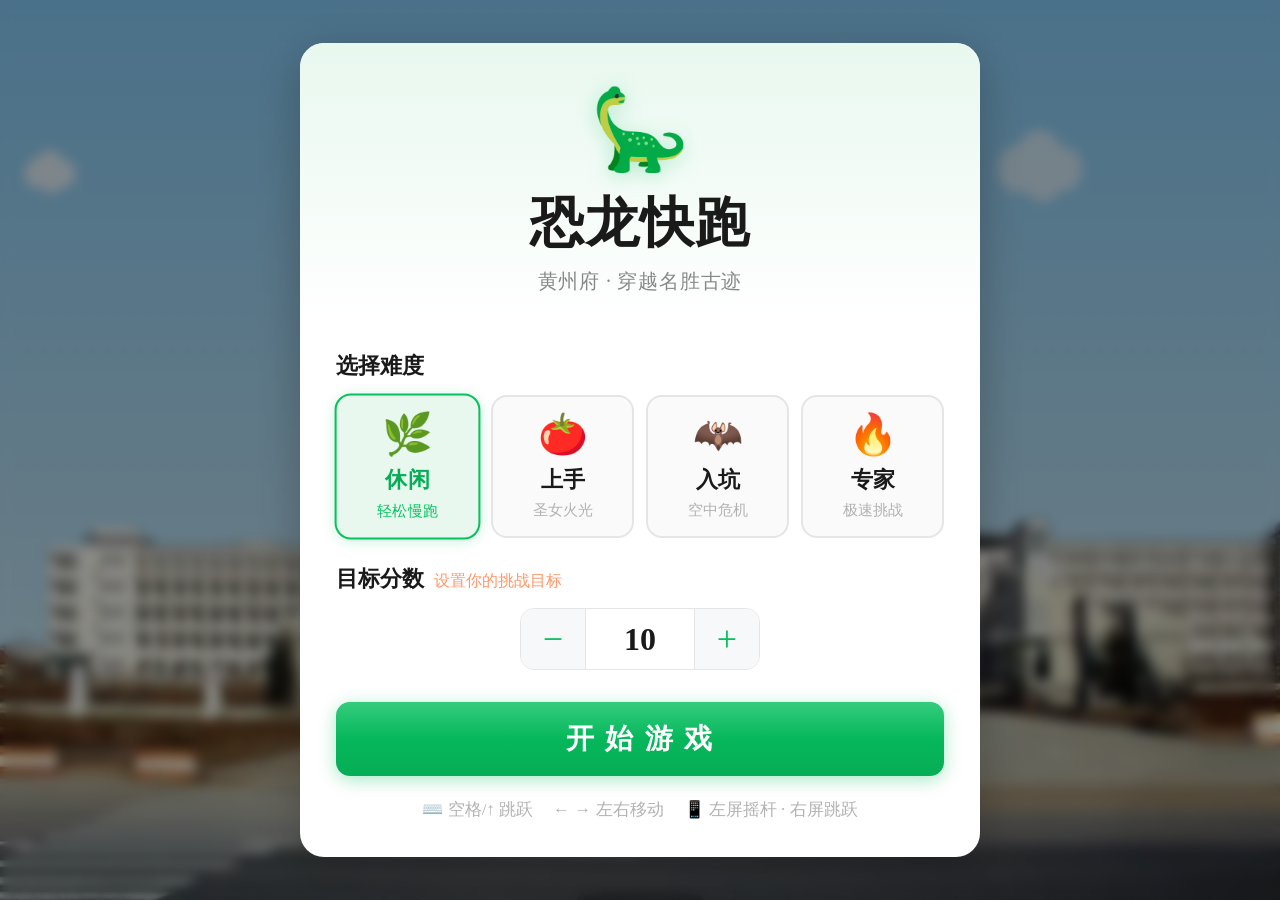
==== index.html @ 3e19c8ec "polish: 字体放大/中英文视觉平衡/蝙蝠升高/护盾叠加/彩纸置顶 - 初始页字体整体放大约1倍(标题54px/按钮28px/难度名22px) - @font-face size-adjust:1" ====
<!DOCTYPE html>
<html lang="zh-CN">
<head>
  <meta charset="utf-8">
  <meta name="viewport" content="width=device-width, initial-scale=1, user-scalable=no, viewport-fit=cover">
  <meta name="description" content="恐龙快跑（黄州府）——穿越黄州名胜古迹的跑酷小游戏">
  <meta name="theme-color" content="#07c160">
  <title>恐龙快跑（黄州府）</title>
  <link rel="stylesheet" href="dino.css?v=20260827c">
  <link rel="icon" type="image/png" href="game/assets/小恐龙-removebg-preview.webp">
</head>
<body>

  <!-- Loading -->
  <div id="loading">
    <div class="loading-dino">🦕</div>
    <div class="loading-bar"><div id="loading-progress"></div></div>
    <p id="loading-text">加载中…</p>
  </div>

  <!-- Game canvas -->
  <canvas id="game"></canvas>

  <!-- Score -->
  <div id="score">
    <span class="score-label">分数</span>
    <span id="score-current">0</span>
    <span class="score-sep">/</span>
    <span id="score-target">10</span>
    <span id="shield-badge" hidden>
      <span class="shield-icon">🔥</span>
      <span id="shield-count">1</span>
    </span>
  </div>

  <!-- Top-center controls (sound / music / flight) -->
  <div id="top-controls">
    <button id="sound-toggle" title="音乐开关" aria-label="音乐开关">🔊</button>
    <button id="btn-music" class="top-btn" title="切歌" aria-label="切歌">🎵</button>
    <button id="btn-flight" class="top-btn" title="开启飞翔模式" aria-label="开启飞翔模式" aria-pressed="false">
      <svg class="flight-icon" viewBox="0 0 24 24" aria-hidden="true"><path d="M21.3 5.1c-.7.3-1.4.5-2.2.6a3.8 3.8 0 0 0-6.6 2.6c0 .3 0 .6.1.9A10.8 10.8 0 0 1 4.7 5.2a3.8 3.8 0 0 0 1.2 5.1c-.6 0-1.2-.2-1.7-.5 0 1.8 1.3 3.4 3.1 3.7-.3.1-.7.1-1 .1-.2 0-.5 0-.7-.1.5 1.5 1.9 2.6 3.6 2.6a7.7 7.7 0 0 1-4.8 1.7c-.3 0-.6 0-.9-.1a10.8 10.8 0 0 0 5.8 1.7c7 0 10.8-5.8 10.8-10.8v-.5c.8-.5 1.4-1.2 1.9-2-.7.3-1.4.5-2.2.6.8-.5 1.4-1.2 1.7-2.1-.7.4-1.5.8-2.4.9a3.8 3.8 0 0 0 2.2-.4Z"/></svg>
    </button>
  </div>

  <!-- Start screen (WeChat mini-game style) -->
  <div id="startscreen" class="overlay">
    <div class="wx-card">
      <div class="wx-card-header">
        <div class="wx-logo">🦕</div>
        <h1 class="wx-title">恐龙快跑</h1>
        <p class="wx-subtitle">黄州府 · 穿越名胜古迹</p>
      </div>

      <div class="wx-card-body">
        <!-- Difficulty selection -->
        <div class="wx-section">
          <p class="wx-section-label">选择难度</p>
          <div class="difficulty-grid">
            <button class="diff-btn" data-diff="casual">
              <span class="diff-icon">🌿</span>
              <span class="diff-name">休闲</span>
              <span class="diff-desc">轻松慢跑</span>
            </button>
            <button class="diff-btn" data-diff="novice">
              <span class="diff-icon">🍅</span>
              <span class="diff-name">上手</span>
              <span class="diff-desc">圣女火光</span>
            </button>
            <button class="diff-btn" data-diff="hooked">
              <span class="diff-icon">🦇</span>
              <span class="diff-name">入坑</span>
              <span class="diff-desc">空中危机</span>
            </button>
            <button class="diff-btn" data-diff="expert">
              <span class="diff-icon">🔥</span>
              <span class="diff-name">专家</span>
              <span class="diff-desc">极速挑战</span>
            </button>
          </div>
        </div>

        <!-- Target score -->
        <div class="wx-section">
          <p class="wx-section-label">
            目标分数
            <span class="wx-section-hint">设置你的挑战目标</span>
          </p>
          <div class="score-stepper">
            <button class="stepper-btn" id="score-minus" aria-label="减少">−</button>
            <input type="number" id="target-score-input" value="10" min="1" max="999" inputmode="numeric">
            <button class="stepper-btn" id="score-plus" aria-label="增加">+</button>
          </div>
        </div>

        <!-- Start button -->
        <button id="start" class="wx-btn-primary">开 始 游 戏</button>

        <!-- Controls hint -->
        <div class="wx-hint">
          <span class="wx-hint-item">⌨️ 空格/↑ 跳跃</span>
          <span class="wx-hint-item">← → 左右移动</span>
          <span class="wx-hint-item">📱 左屏摇杆 · 右屏跳跃</span>
        </div>
      </div>
    </div>
  </div>

  <!-- Settlement screen (victory / defeat) -->
  <div id="gameover" class="overlay" hidden>
    <div class="wx-card wx-card--result">
      <div class="result-icon" id="result-icon">🦕</div>
      <h1 class="result-title" id="result-title">游戏结束</h1>
      <div class="result-score-box">
        <div class="result-score-row">
          <span class="result-score-label">本次得分</span>
          <span class="result-score-value" id="final-score">0</span>
        </div>
        <div class="result-score-row">
          <span class="result-score-label">目标分数</span>
          <span class="result-score-value" id="final-target">10</span>
        </div>
      </div>
      <p class="result-msg" id="result-msg"></p>
      <div class="result-btns">
        <button id="btn-home" class="wx-btn-secondary">返回首页</button>
        <button id="restart" class="wx-btn-primary">再来一次</button>
      </div>
    </div>
  </div>

  <!-- Mobile touch surface (fullscreen, handles dynamic joystick + jump) -->
  <div id="mobile-controls" class="mobile-ctrl"></div>

  <!-- Confetti canvas (above all overlays) -->
  <canvas id="confetti-canvas"></canvas>

  <script src="dino.js?v=20260827c"></script>
</body>
</html>
---- dino.css ----
@charset "UTF-8";

/* Balance Chinese (SimSun) and English (Times New Roman) visual size:
   Latin letters appear smaller at the same font-size, so bump TNR by ~8% */
@font-face {
  font-family: "TNR-Adjusted";
  src: local("Times New Roman");
  size-adjust: 108%;
}

*, *::before, *::after { box-sizing: border-box; margin: 0; padding: 0; }

:root {
  --wx-green: #07c160;
  --wx-green-dark: #06ad56;
  --wx-green-light: #e8f8ef;
  --wx-bg: #ededed;
  --wx-card: #ffffff;
  --wx-text: #1a1a1a;
  --wx-text-secondary: #888888;
  --wx-text-hint: #b2b2b2;
  --wx-border: #e5e5e5;
  --wx-orange: #ff976a;
  --wx-red: #ee0a24;
  --wx-blue: #1989fa;
  /* Strong custom easing curves (Emil Kowalski) */
  --ease-out: cubic-bezier(0.23, 1, 0.32, 1);
  --ease-in-out: cubic-bezier(0.77, 0, 0.175, 1);
  --ease-spring: cubic-bezier(0.34, 1.56, 0.64, 1);
}

html, body {
  width: 100%; height: 100%;
  overflow: hidden;
  background: #0a0f1a;
  font-family: "TNR-Adjusted", "Times New Roman", "SimSun", "宋体", serif;
  -webkit-tap-highlight-color: transparent;
  user-select: none;
  -webkit-user-select: none;
  touch-action: manipulation;
}

canvas {
  display: block;
  width: 100%;
  height: 100%;
  background: #0a0f1a;
  touch-action: none;
}

/* Confetti canvas must be transparent — it overlays all UI */
#confetti-canvas {
  background: transparent;
}

/* ── Loading ── */
#loading {
  position: fixed; inset: 0; z-index: 100;
  display: flex; flex-direction: column;
  align-items: center; justify-content: center;
  background: linear-gradient(135deg, #07c160 0%, #10b870 50%, #0aa86a 100%);
  color: #fff;
  opacity: 1;
  transition: opacity 300ms var(--ease-out);
}
#loading.hidden { opacity: 0; pointer-events: none; }
.loading-dino {
  font-size: 80px;
  margin-bottom: 28px;
  animation: dino-bounce 0.8s ease-in-out infinite;
}
@keyframes dino-bounce {
  0%, 100% { transform: translateY(0) scale(1); }
  50% { transform: translateY(-14px) scale(1.05); }
}
.loading-bar {
  width: min(320px, 60vw); height: 8px;
  background: rgba(255,255,255,0.25); border-radius: 4px; overflow: hidden;
}
#loading-progress {
  height: 100%; width: 100%;
  background: #fff;
  border-radius: 4px;
  transform: scaleX(0);
  transform-origin: left center;
  transition: transform 160ms var(--ease-out);
}
#loading-text {
  margin-top: 16px;
  font-size: 18px; color: rgba(255,255,255,0.9); letter-spacing: 0.08em;
  font-variant-numeric: tabular-nums;
}

/* ── Score UI (top-left, WeChat style pill) ── */
#score {
  position: fixed; top: 16px; left: 20px; z-index: 50;
  display: flex; align-items: baseline; gap: 5px;
  padding: 10px 20px;
  background: rgba(255,255,255,0.92);
  backdrop-filter: blur(10px);
  -webkit-backdrop-filter: blur(10px);
  border-radius: 22px;
  box-shadow: 0 2px 12px rgba(0,0,0,0.12);
  font-size: clamp(20px, 2.8vw, 28px); font-weight: 700;
  color: var(--wx-text);
  font-variant-numeric: tabular-nums;
  pointer-events: none;
  transition: opacity 160ms var(--ease-out), transform 160ms var(--ease-out);
}
.score-label { font-size: 0.55em; font-weight: 500; color: var(--wx-text-secondary); margin-right: 4px; }
#score-current {
  color: var(--wx-green); font-size: 1.15em;
  display: inline-block;
  transition: transform 120ms var(--ease-spring);
}
#score-current.bump { transform: scale(1.25); }
.score-sep { color: var(--wx-text-hint); font-weight: 400; }
#score-target { color: var(--wx-text-secondary); font-size: 0.85em; }
#shield-badge {
  display: inline-flex; align-items: center; gap: 2px;
  margin-left: 6px;
  padding: 2px 8px;
  background: linear-gradient(135deg, #ff6a00, #ff976a);
  border-radius: 12px;
  font-size: 0.7em;
  color: #fff;
  font-weight: 800;
  box-shadow: 0 1px 6px rgba(255,106,0,0.4);
  animation: shield-pulse 1.2s ease-in-out infinite;
}
#shield-badge[hidden] { display: none; }
.shield-icon { font-size: 1em; }
@keyframes shield-pulse {
  0%, 100% { box-shadow: 0 1px 6px rgba(255,106,0,0.4); }
  50% { box-shadow: 0 1px 12px rgba(255,106,0,0.7); }
}
#score.is-paused { opacity: 0.65; transform: scale(0.96); transform-origin: left top; }
#score.is-paused::after {
  content: " · 飞翔中";
  font-size: 0.5em;
  color: var(--wx-blue);
  white-space: nowrap;
}

/* ── Top-center controls (WeChat style floating buttons) ── */
#top-controls {
  position: fixed; top: 14px; left: 50%; transform: translateX(-50%); z-index: 65;
  display: flex; gap: 10px;
}
.top-btn,
#top-controls #sound-toggle {
  width: 44px; height: 44px;
  border: none; border-radius: 50%;
  background: rgba(255,255,255,0.92);
  backdrop-filter: blur(10px);
  -webkit-backdrop-filter: blur(10px);
  box-shadow: 0 2px 10px rgba(0,0,0,0.12);
  font-size: 20px; cursor: pointer;
  display: flex; align-items: center; justify-content: center;
  color: #333;
  padding: 0;
  transition: background-color 200ms ease, opacity 140ms var(--ease-out), transform 120ms var(--ease-out), box-shadow 200ms ease;
}
.top-btn:active,
#top-controls #sound-toggle:active { transform: scale(0.9); }
.top-btn.is-switching,
#top-controls #sound-toggle.is-switching { opacity: 0.5; transform: scale(0.88); }
#btn-flight[aria-pressed="true"] {
  background: var(--wx-blue);
  box-shadow: 0 2px 14px rgba(25,137,250,0.4);
  color: #fff;
}
.flight-icon { width: 22px; height: 22px; fill: currentColor; }
#btn-flight { color: var(--wx-blue); }
@media (hover: hover) and (pointer: fine) {
  .top-btn:hover,
  #top-controls #sound-toggle:hover { background: #fff; box-shadow: 0 4px 16px rgba(0,0,0,0.18); }
}

/* ── Overlays ── */
.overlay {
  position: fixed; inset: 0; z-index: 60;
  display: flex; flex-direction: column;
  align-items: center; justify-content: center;
  background: rgba(0,0,0,0.45);
  backdrop-filter: blur(6px);
  -webkit-backdrop-filter: blur(6px);
  color: var(--wx-text);
  text-align: center;
  padding: 20px;
  overflow-y: auto;
  opacity: 1;
  transition: opacity 220ms var(--ease-out);
}
.overlay[hidden] { display: none; }
.overlay.is-entering,
.overlay.is-leaving { opacity: 0; }
.overlay.is-leaving { pointer-events: none; }
.overlay > * {
  opacity: 1;
  transform: translateY(0) scale(1);
  transition: opacity 280ms var(--ease-out), transform 280ms var(--ease-out);
}
.overlay.is-entering > *,
.overlay.is-leaving > * { opacity: 0; transform: translateY(16px) scale(0.97); }

/* ── WeChat Card ── */
.wx-card {
  background: var(--wx-card);
  border-radius: 24px;
  box-shadow: 0 12px 48px rgba(0,0,0,0.25);
  width: min(680px, 94vw);
  max-height: 94vh;
  overflow-y: auto;
  padding: 0;
}
.wx-card-header {
  padding: 40px 36px 28px;
  text-align: center;
  background: linear-gradient(180deg, var(--wx-green-light) 0%, #fff 100%);
  border-radius: 24px 24px 0 0;
}
.wx-logo {
  font-size: 80px;
  margin-bottom: 10px;
  filter: drop-shadow(0 4px 10px rgba(7,193,96,0.25));
  animation: logo-float 3s ease-in-out infinite;
}
@keyframes logo-float {
  0%, 100% { transform: translateY(0); }
  50% { transform: translateY(-8px); }
}
.wx-title {
  font-size: clamp(38px, 7vw, 54px);
  font-weight: 800;
  color: var(--wx-text);
  letter-spacing: 0.02em;
  margin: 0;
}
.wx-subtitle {
  font-size: 20px;
  color: var(--wx-text-secondary);
  margin-top: 8px;
  letter-spacing: 0.04em;
}
.wx-card-body {
  padding: 28px 36px 36px;
}

/* Stagger entrance for start screen sections */
.overlay.is-entering .wx-card-header {
  transition-delay: 40ms;
}
.overlay.is-entering .wx-section:nth-child(1) {
  transition-delay: 80ms;
}
.overlay.is-entering .wx-section:nth-child(2) {
  transition-delay: 130ms;
}
.overlay.is-entering .wx-btn-primary {
  transition-delay: 180ms;
}
.overlay.is-entering .wx-hint {
  transition-delay: 220ms;
}

/* ── Section ── */
.wx-section {
  margin-bottom: 26px;
}
.wx-section-label {
  font-size: 22px;
  font-weight: 600;
  color: var(--wx-text);
  margin-bottom: 14px;
  text-align: left;
  display: flex;
  align-items: baseline;
  gap: 10px;
}
.wx-section-hint {
  font-size: 16px;
  font-weight: 400;
  color: var(--wx-orange);
}

/* ── Difficulty grid ── */
.difficulty-grid {
  display: grid;
  grid-template-columns: repeat(4, 1fr);
  gap: 12px;
}
.diff-btn {
  display: flex;
  flex-direction: column;
  align-items: center;
  gap: 6px;
  padding: 18px 8px 16px;
  border: 2px solid var(--wx-border);
  border-radius: 16px;
  background: #fafafa;
  cursor: pointer;
  transition: border-color 180ms var(--ease-out), background-color 180ms var(--ease-out),
              box-shadow 180ms var(--ease-out), transform 120ms var(--ease-out);
  font-family: inherit;
}
.diff-btn .diff-icon { font-size: 40px; line-height: 1; margin-bottom: 4px; }
.diff-btn .diff-name { font-size: 22px; font-weight: 700; color: var(--wx-text); }
.diff-btn .diff-desc { font-size: 15px; color: var(--wx-text-hint); white-space: nowrap; }
.diff-btn:active { transform: scale(0.95); }
.diff-btn.selected {
  border-color: var(--wx-green);
  background: var(--wx-green-light);
  box-shadow: 0 2px 14px rgba(7,193,96,0.2);
  transform: scale(1.02);
}
.diff-btn.selected .diff-name { color: var(--wx-green-dark); }
.diff-btn.selected .diff-desc { color: var(--wx-green); }
.diff-btn.selected .diff-icon {
  animation: diff-pop 300ms var(--ease-spring);
}
@keyframes diff-pop {
  0% { transform: scale(1); }
  40% { transform: scale(1.3); }
  100% { transform: scale(1); }
}
@media (hover: hover) and (pointer: fine) {
  .diff-btn:hover { border-color: #c8c8c8; background: #f5f5f5; }
  .diff-btn.selected:hover { border-color: var(--wx-green); background: var(--wx-green-light); }
}

/* ── Score stepper ── */
.score-stepper {
  display: flex;
  align-items: center;
  justify-content: center;
  gap: 0;
  border: 1.5px solid var(--wx-border);
  border-radius: 14px;
  overflow: hidden;
  width: fit-content;
  margin: 0 auto;
}
.stepper-btn {
  width: 64px; height: 60px;
  border: none;
  background: #f7f8fa;
  font-size: 36px;
  color: var(--wx-green);
  cursor: pointer;
  display: flex; align-items: center; justify-content: center;
  transition: background-color 120ms ease, transform 100ms var(--ease-out);
  font-family: inherit;
  font-weight: 300;
}
.stepper-btn:active { background: #ebedf0; transform: scale(0.92); }
#target-score-input {
  width: 110px; height: 60px;
  border: none;
  border-left: 1.5px solid var(--wx-border);
  border-right: 1.5px solid var(--wx-border);
  text-align: center;
  font-size: 32px;
  font-weight: 700;
  color: var(--wx-text);
  background: #fff;
  font-family: inherit;
  font-variant-numeric: tabular-nums;
  -moz-appearance: textfield;
  outline: none;
  transition: background-color 120ms ease;
}
#target-score-input::-webkit-outer-spin-button,
#target-score-input::-webkit-inner-spin-button { -webkit-appearance: none; margin: 0; }
#target-score-input:focus { background: var(--wx-green-light); }

/* ── WeChat buttons ── */
.wx-btn-primary {
  width: 100%;
  padding: 18px 0;
  border: none; border-radius: 14px;
  background: linear-gradient(180deg, #07c160 0%, #06ad56 100%);
  color: #fff;
  font-size: 28px; font-weight: 700;
  letter-spacing: 0.08em;
  cursor: pointer;
  box-shadow: 0 4px 18px rgba(7,193,96,0.35);
  transition: transform 150ms var(--ease-out), box-shadow 150ms ease, opacity 150ms ease;
  font-family: inherit;
  margin-top: 6px;
  position: relative;
  overflow: hidden;
}
.wx-btn-primary::after {
  content: '';
  position: absolute;
  inset: 0;
  border-radius: 14px;
  background: linear-gradient(180deg, rgba(255,255,255,0.18) 0%, transparent 50%);
  pointer-events: none;
}
.wx-btn-primary:active { transform: scale(0.97); box-shadow: 0 2px 8px rgba(7,193,96,0.3); }
.wx-btn-primary:disabled { opacity: 0.5; cursor: not-allowed; }
@media (hover: hover) and (pointer: fine) {
  .wx-btn-primary:hover { box-shadow: 0 6px 22px rgba(7,193,96,0.45); }
}

.wx-btn-secondary {
  flex: 1;
  padding: 16px 0;
  border: 1.5px solid var(--wx-border);
  border-radius: 14px;
  background: #fff;
  color: var(--wx-text);
  font-size: 24px; font-weight: 600;
  cursor: pointer;
  transition: background-color 150ms ease, border-color 150ms ease, transform 120ms var(--ease-out);
  font-family: inherit;
}
.wx-btn-secondary:active { background: #f7f8fa; transform: scale(0.97); }
@media (hover: hover) and (pointer: fine) {
  .wx-btn-secondary:hover { border-color: #c8c8c8; background: #fafafa; }
}

/* ── Hint row ── */
.wx-hint {
  margin-top: 22px;
  display: flex;
  flex-wrap: wrap;
  justify-content: center;
  gap: 8px 20px;
  font-size: 17px;
  color: var(--wx-text-hint);
}
.wx-hint-item { white-space: nowrap; }

/* ── Result card ── */
.wx-card--result {
  width: min(480px, 90vw);
  text-align: center;
}
.result-icon {
  font-size: 96px;
  padding-top: 40px;
  margin-bottom: 10px;
  display: inline-block;
}
.overlay.is-entering .result-icon {
  animation: result-icon-pop 500ms var(--ease-spring) 100ms both;
}
@keyframes result-icon-pop {
  0% { transform: scale(0) rotate(-20deg); opacity: 0; }
  60% { transform: scale(1.2) rotate(5deg); opacity: 1; }
  100% { transform: scale(1) rotate(0); opacity: 1; }
}
.result-title {
  font-size: clamp(34px, 7vw, 48px);
  font-weight: 800;
  margin-bottom: 24px;
  letter-spacing: 0.02em;
}
.result-title.victory { color: var(--wx-green); }
.result-title.defeat { color: var(--wx-text); }

/* Victory card gets a celebratory bounce-in */
.overlay.is-entering .wx-card--result.wx-card--victory {
  animation: card-bounce-in 500ms var(--ease-spring) both;
}
@keyframes card-bounce-in {
  0% { transform: translateY(20px) scale(0.9); opacity: 0; }
  60% { transform: translateY(-4px) scale(1.02); opacity: 1; }
  100% { transform: translateY(0) scale(1); opacity: 1; }
}

/* Defeat card gets a subtle shake */
.overlay.is-entering .wx-card--result.wx-card--defeat {
  animation: card-shake-in 400ms var(--ease-out) both;
}
@keyframes card-shake-in {
  0% { transform: translateX(0) scale(0.95); opacity: 0; }
  30% { transform: translateX(-8px) scale(0.98); opacity: 1; }
  45% { transform: translateX(7px) scale(0.99); }
  60% { transform: translateX(-5px); }
  75% { transform: translateX(3px); }
  100% { transform: translateX(0) scale(1); opacity: 1; }
}

.result-score-box {
  margin: 0 32px 18px;
  padding: 20px 24px;
  background: #f7f8fa;
  border-radius: 16px;
}
.result-score-row {
  display: flex;
  justify-content: space-between;
  align-items: center;
  padding: 8px 0;
}
.result-score-row + .result-score-row {
  border-top: 1px solid var(--wx-border);
}
.result-score-label {
  font-size: 21px;
  color: var(--wx-text-secondary);
}
.result-score-value {
  font-size: 32px;
  font-weight: 800;
  color: var(--wx-text);
  font-variant-numeric: tabular-nums;
}
.result-score-value.highlight { color: var(--wx-green); }
.result-msg {
  font-size: 19px;
  color: var(--wx-text-secondary);
  margin-bottom: 28px;
  padding: 0 32px;
  line-height: 1.6;
}
.result-btns {
  display: flex;
  gap: 14px;
  padding: 0 32px 32px;
}
.result-btns .wx-btn-primary {
  flex: 1;
  width: auto;
  margin-top: 0;
  white-space: nowrap;
  font-size: 24px;
  padding: 16px 0;
}
.result-btns .wx-btn-secondary {
  white-space: nowrap;
}

/* ── Confetti canvas (above all overlays) ── */
#confetti-canvas {
  position: fixed; inset: 0; z-index: 200;
  width: 100%; height: 100%;
  pointer-events: none;
  display: block;
}

/* ── Mobile touch surface (fullscreen) ── */
.mobile-ctrl {
  display: none;
  position: fixed; inset: 0; z-index: 55;
  width: 100%; height: 100%;
  pointer-events: auto;
  touch-action: none;
}

/* ═══ Dynamic joystick ═══ */
.dyn-joy {
  position: absolute;
  width: 120px; height: 120px;
  border-radius: 50%;
  pointer-events: none;
  transform: translate(-50%, -50%);
  opacity: 0;
  transition: opacity 120ms var(--ease-out);
  background: radial-gradient(circle at 50% 50%,
    rgba(255,255,255,0.25) 0%,
    rgba(255,255,255,0.12) 55%,
    rgba(255,255,255,0.06) 100%
  );
  border: 2px solid rgba(255,255,255,0.3);
  box-shadow: 0 4px 18px rgba(0,0,0,0.2);
}
.dyn-joy.active { opacity: 1; }
.dyn-joy::before {
  content: '';
  position: absolute;
  top: 50%; left: 10px; right: 10px;
  height: 1px;
  background: rgba(255,255,255,0.1);
  transform: translateY(-50%);
}
.dyn-joy::after {
  content: '';
  position: absolute;
  left: 50%; top: 10px; bottom: 10px;
  width: 1px;
  background: rgba(255,255,255,0.1);
  transform: translateX(-50%);
}
.dyn-joy-nub {
  position: absolute;
  width: 48px; height: 48px;
  border-radius: 50%;
  top: 50%; left: 50%;
  transform: translate(-50%, -50%);
  background: radial-gradient(circle at 42% 38%,
    rgba(255,255,255,0.7) 0%,
    rgba(7,193,96,0.5) 60%,
    rgba(6,173,86,0.4) 100%
  );
  border: 1.5px solid rgba(255,255,255,0.5);
  box-shadow: 0 2px 10px rgba(7,193,96,0.3);
  transition: box-shadow 0.1s ease;
}
.dyn-joy-nub::after {
  content: '';
  position: absolute;
  width: 8px; height: 8px;
  border-radius: 50%;
  background: rgba(255,255,255,0.8);
  top: 50%; left: 50%;
  transform: translate(-50%, -50%);
}
.dyn-joy.pushed .dyn-joy-nub {
  box-shadow: 0 0 20px rgba(7,193,96,0.5);
}

/* ── Responsive ── */
@media (max-width: 480px) {
  .wx-card-body { padding: 20px 22px 28px; }
  .wx-card-header { padding: 32px 24px 22px; }
  .difficulty-grid { gap: 8px; }
  .diff-btn { padding: 14px 6px 12px; }
  .diff-btn .diff-icon { font-size: 32px; }
  .diff-btn .diff-name { font-size: 18px; }
  .diff-btn .diff-desc { font-size: 13px; }
  .result-btns { flex-direction: column-reverse; padding: 0 24px 28px; }
  #score { top: 62px; left: 12px; padding: 8px 16px; }
  .wx-title { font-size: clamp(32px, 9vw, 44px); }
  .wx-section-label { font-size: 19px; }
  .wx-btn-primary { font-size: 24px; padding: 16px 0; }
  .stepper-btn { width: 54px; height: 54px; font-size: 30px; }
  #target-score-input { width: 90px; height: 54px; font-size: 28px; }
}

/* ── Reduced motion ── */
@media (prefers-reduced-motion: reduce) {
  #loading, #score, .overlay, .overlay > *, .top-btn,
  #top-controls #sound-toggle, .wx-btn-primary, .wx-btn-secondary,
  .diff-btn, .dyn-joy, .stepper-btn { transition-duration: 140ms; }
  .loading-dino, .wx-logo, #shield-badge { animation: none; }
  .overlay.is-entering .result-icon,
  .overlay.is-entering .wx-card--result,
  .overlay.is-entering .wx-card--result.wx-card--victory,
  .overlay.is-entering .wx-card--result.wx-card--defeat { animation: none; }
  .diff-btn.selected .diff-icon { animation: none; }
  #score-current.bump { transition: none; transform: none; }
}
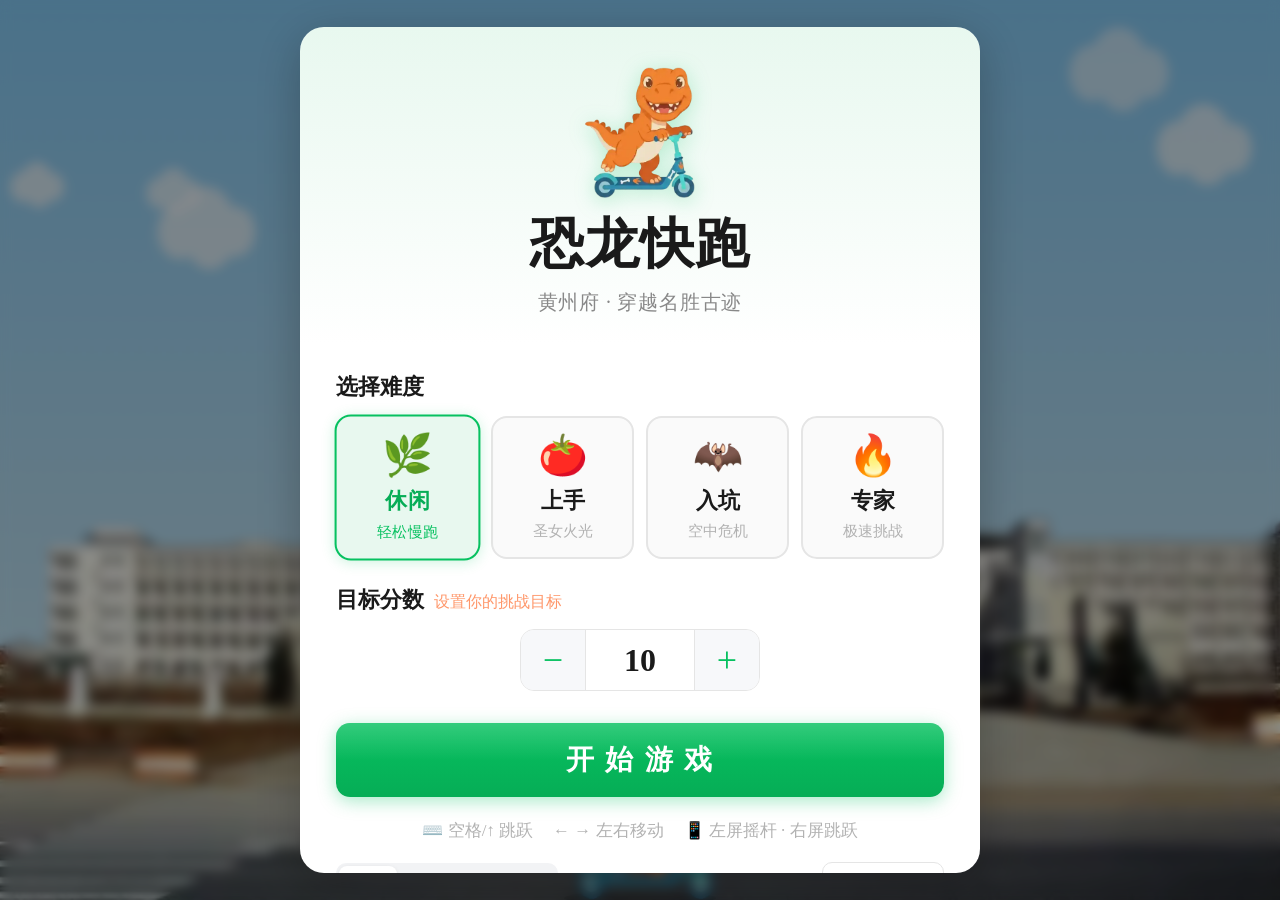
==== commit 1aabc1a2: "feat: 新恐龙形象 + 四语国际化(中/英/法/德) + 关怀模式(适老化) - 更新小恐龙形象为橙色滑板车霸王龙(images/小恐龙-removebg-preview.png) - 恐龙碰撞箱" ====
--- a/index.html
+++ b/index.html
@@ -6,16 +6,16 @@
   <meta name="description" content="恐龙快跑（黄州府）——穿越黄州名胜古迹的跑酷小游戏">
   <meta name="theme-color" content="#07c160">
   <title>恐龙快跑（黄州府）</title>
-  <link rel="stylesheet" href="dino.css?v=20260827c">
-  <link rel="icon" type="image/png" href="game/assets/小恐龙-removebg-preview.webp">
+  <link rel="stylesheet" href="dino.css?v=20260827e">
+  <link rel="icon" type="image/png" href="images/小恐龙-removebg-preview.png">
 </head>
 <body>
 
   <!-- Loading -->
   <div id="loading">
-    <div class="loading-dino">🦕</div>
+    <div class="loading-dino"><img src="images/小恐龙-removebg-preview.png" alt="🦕"></div>
     <div class="loading-bar"><div id="loading-progress"></div></div>
-    <p id="loading-text">加载中…</p>
+    <p id="loading-text" data-i18n="loading">加载中…</p>
   </div>
 
   <!-- Game canvas -->
@@ -23,7 +23,7 @@
 
   <!-- Score -->
   <div id="score">
-    <span class="score-label">分数</span>
+    <span class="score-label" data-i18n="score_label">分数</span>
     <span id="score-current">0</span>
     <span class="score-sep">/</span>
     <span id="score-target">10</span>
@@ -46,35 +46,35 @@
   <div id="startscreen" class="overlay">
     <div class="wx-card">
       <div class="wx-card-header">
-        <div class="wx-logo">🦕</div>
-        <h1 class="wx-title">恐龙快跑</h1>
-        <p class="wx-subtitle">黄州府 · 穿越名胜古迹</p>
+        <div class="wx-logo"><img src="images/小恐龙-removebg-preview.png" alt="🦕"></div>
+        <h1 class="wx-title" data-i18n="game_title">恐龙快跑</h1>
+        <p class="wx-subtitle" data-i18n="game_subtitle">黄州府 · 穿越名胜古迹</p>
       </div>
 
       <div class="wx-card-body">
         <!-- Difficulty selection -->
         <div class="wx-section">
-          <p class="wx-section-label">选择难度</p>
+          <p class="wx-section-label" data-i18n="select_difficulty">选择难度</p>
           <div class="difficulty-grid">
             <button class="diff-btn" data-diff="casual">
               <span class="diff-icon">🌿</span>
-              <span class="diff-name">休闲</span>
-              <span class="diff-desc">轻松慢跑</span>
+              <span class="diff-name" data-i18n="diff_casual">休闲</span>
+              <span class="diff-desc" data-i18n="diff_casual_desc">轻松慢跑</span>
             </button>
             <button class="diff-btn" data-diff="novice">
               <span class="diff-icon">🍅</span>
-              <span class="diff-name">上手</span>
-              <span class="diff-desc">圣女火光</span>
+              <span class="diff-name" data-i18n="diff_novice">上手</span>
+              <span class="diff-desc" data-i18n="diff_novice_desc">圣女火光</span>
             </button>
             <button class="diff-btn" data-diff="hooked">
               <span class="diff-icon">🦇</span>
-              <span class="diff-name">入坑</span>
-              <span class="diff-desc">空中危机</span>
+              <span class="diff-name" data-i18n="diff_hooked">入坑</span>
+              <span class="diff-desc" data-i18n="diff_hooked_desc">空中危机</span>
             </button>
             <button class="diff-btn" data-diff="expert">
               <span class="diff-icon">🔥</span>
-              <span class="diff-name">专家</span>
-              <span class="diff-desc">极速挑战</span>
+              <span class="diff-name" data-i18n="diff_expert">专家</span>
+              <span class="diff-desc" data-i18n="diff_expert_desc">极速挑战</span>
             </button>
           </div>
         </div>
@@ -82,8 +82,8 @@
         <!-- Target score -->
         <div class="wx-section">
           <p class="wx-section-label">
-            目标分数
-            <span class="wx-section-hint">设置你的挑战目标</span>
+            <span data-i18n="target_score">目标分数</span>
+            <span class="wx-section-hint" data-i18n="target_hint">设置你的挑战目标</span>
           </p>
           <div class="score-stepper">
             <button class="stepper-btn" id="score-minus" aria-label="减少">−</button>
@@ -93,13 +93,27 @@
         </div>
 
         <!-- Start button -->
-        <button id="start" class="wx-btn-primary">开 始 游 戏</button>
+        <button id="start" class="wx-btn-primary" data-i18n="start_game">开 始 游 戏</button>
 
         <!-- Controls hint -->
         <div class="wx-hint">
-          <span class="wx-hint-item">⌨️ 空格/↑ 跳跃</span>
-          <span class="wx-hint-item">← → 左右移动</span>
-          <span class="wx-hint-item">📱 左屏摇杆 · 右屏跳跃</span>
+          <span class="wx-hint-item" data-i18n="hint_keyboard">⌨️ 空格/↑ 跳跃</span>
+          <span class="wx-hint-item" data-i18n="hint_move">← → 左右移动</span>
+          <span class="wx-hint-item" data-i18n="hint_touch">📱 左屏摇杆 · 右屏跳跃</span>
+        </div>
+
+        <!-- Settings: language + care mode -->
+        <div class="wx-settings">
+          <div class="lang-switcher">
+            <button class="lang-btn" data-lang="zh" aria-label="中文">中文</button>
+            <button class="lang-btn" data-lang="en" aria-label="English">EN</button>
+            <button class="lang-btn" data-lang="fr" aria-label="Français">FR</button>
+            <button class="lang-btn" data-lang="de" aria-label="Deutsch">DE</button>
+          </div>
+          <button id="care-toggle" class="care-btn" aria-pressed="false">
+            <span class="care-icon">👴</span>
+            <span data-i18n="care_mode">关怀模式</span>
+          </button>
         </div>
       </div>
     </div>
@@ -109,21 +123,21 @@
   <div id="gameover" class="overlay" hidden>
     <div class="wx-card wx-card--result">
       <div class="result-icon" id="result-icon">🦕</div>
-      <h1 class="result-title" id="result-title">游戏结束</h1>
+      <h1 class="result-title" id="result-title" data-i18n="game_over">游戏结束</h1>
       <div class="result-score-box">
         <div class="result-score-row">
-          <span class="result-score-label">本次得分</span>
+          <span class="result-score-label" data-i18n="final_score">本次得分</span>
           <span class="result-score-value" id="final-score">0</span>
         </div>
         <div class="result-score-row">
-          <span class="result-score-label">目标分数</span>
+          <span class="result-score-label" data-i18n="target_score">目标分数</span>
           <span class="result-score-value" id="final-target">10</span>
         </div>
       </div>
       <p class="result-msg" id="result-msg"></p>
       <div class="result-btns">
-        <button id="btn-home" class="wx-btn-secondary">返回首页</button>
-        <button id="restart" class="wx-btn-primary">再来一次</button>
+        <button id="btn-home" class="wx-btn-secondary" data-i18n="back_home">返回首页</button>
+        <button id="restart" class="wx-btn-primary" data-i18n="play_again">再来一次</button>
       </div>
     </div>
   </div>
@@ -134,6 +148,6 @@
   <!-- Confetti canvas (above all overlays) -->
   <canvas id="confetti-canvas"></canvas>
 
-  <script src="dino.js?v=20260827c"></script>
+  <script src="dino.js?v=20260827e"></script>
 </body>
 </html>
--- a/dino.css
+++ b/dino.css
@@ -69,6 +69,12 @@
   margin-bottom: 28px;
   animation: dino-bounce 0.8s ease-in-out infinite;
 }
+.loading-dino img {
+  width: 96px;
+  height: auto;
+  display: block;
+  filter: drop-shadow(0 6px 12px rgba(0,0,0,0.2));
+}
 @keyframes dino-bounce {
   0%, 100% { transform: translateY(0) scale(1); }
   50% { transform: translateY(-14px) scale(1.05); }
@@ -136,7 +142,7 @@
 }
 #score.is-paused { opacity: 0.65; transform: scale(0.96); transform-origin: left top; }
 #score.is-paused::after {
-  content: " · 飞翔中";
+  content: var(--flight-label, " · 飞翔中");
   font-size: 0.5em;
   color: var(--wx-blue);
   white-space: nowrap;
@@ -225,6 +231,12 @@
   margin-bottom: 10px;
   filter: drop-shadow(0 4px 10px rgba(7,193,96,0.25));
   animation: logo-float 3s ease-in-out infinite;
+}
+.wx-logo img {
+  width: 110px;
+  height: auto;
+  display: block;
+  margin: 0 auto;
 }
 @keyframes logo-float {
   0%, 100% { transform: translateY(0); }
@@ -422,6 +434,90 @@
   .wx-btn-secondary:hover { border-color: #c8c8c8; background: #fafafa; }
 }
 
+/* ── Settings row (language + care mode) ── */
+.wx-settings {
+  margin-top: 20px;
+  display: flex;
+  align-items: center;
+  justify-content: space-between;
+  gap: 12px;
+  flex-wrap: wrap;
+}
+.lang-switcher {
+  display: flex;
+  gap: 4px;
+  background: #f2f3f5;
+  border-radius: 10px;
+  padding: 3px;
+}
+.lang-btn {
+  border: none;
+  background: transparent;
+  padding: 7px 14px;
+  border-radius: 8px;
+  font-size: 15px;
+  font-weight: 600;
+  color: var(--wx-text-secondary);
+  cursor: pointer;
+  font-family: inherit;
+  transition: background-color 150ms ease, color 150ms ease, transform 100ms var(--ease-out);
+}
+.lang-btn:active { transform: scale(0.94); }
+.lang-btn.active {
+  background: #fff;
+  color: var(--wx-green-dark);
+  box-shadow: 0 1px 4px rgba(0,0,0,0.08);
+}
+.care-btn {
+  display: inline-flex;
+  align-items: center;
+  gap: 6px;
+  border: 1.5px solid var(--wx-border);
+  background: #fff;
+  padding: 8px 16px;
+  border-radius: 10px;
+  font-size: 15px;
+  font-weight: 600;
+  color: var(--wx-text-secondary);
+  cursor: pointer;
+  font-family: inherit;
+  transition: background-color 150ms ease, border-color 150ms ease, color 150ms ease, transform 100ms var(--ease-out);
+}
+.care-btn:active { transform: scale(0.96); }
+.care-btn[aria-pressed="true"] {
+  background: var(--wx-green-light);
+  border-color: var(--wx-green);
+  color: var(--wx-green-dark);
+}
+.care-icon { font-size: 18px; }
+
+/* ── Care mode (elderly-friendly): 1.4× scale per WeChat guidelines ── */
+body.care-mode .wx-title { font-size: clamp(48px, 9vw, 66px); }
+body.care-mode .wx-subtitle { font-size: 26px; }
+body.care-mode .wx-logo { font-size: 96px; }
+body.care-mode .wx-section-label { font-size: 28px; }
+body.care-mode .wx-section-hint { font-size: 21px; }
+body.care-mode .diff-btn .diff-icon { font-size: 52px; }
+body.care-mode .diff-btn .diff-name { font-size: 28px; }
+body.care-mode .diff-btn .diff-desc { font-size: 20px; }
+body.care-mode .diff-btn { padding: 22px 10px 20px; border-width: 2.5px; }
+body.care-mode .stepper-btn { width: 76px; height: 72px; font-size: 44px; }
+body.care-mode #target-score-input { width: 130px; height: 72px; font-size: 40px; }
+body.care-mode .wx-btn-primary { font-size: 34px; padding: 22px 0; border-radius: 16px; }
+body.care-mode .wx-btn-secondary { font-size: 30px; padding: 20px 0; }
+body.care-mode .wx-hint { font-size: 22px; gap: 10px 24px; }
+body.care-mode .lang-btn { font-size: 19px; padding: 9px 18px; }
+body.care-mode .care-btn { font-size: 19px; padding: 10px 20px; }
+body.care-mode .result-icon { font-size: 112px; }
+body.care-mode .result-title { font-size: clamp(44px, 9vw, 60px); }
+body.care-mode .result-score-label { font-size: 27px; }
+body.care-mode .result-score-value { font-size: 40px; }
+body.care-mode .result-msg { font-size: 24px; }
+body.care-mode #score { font-size: clamp(24px, 3.4vw, 34px); padding: 12px 24px; }
+body.care-mode .top-btn,
+body.care-mode #top-controls #sound-toggle { width: 52px; height: 52px; font-size: 24px; }
+body.care-mode .wx-card { width: min(760px, 96vw); }
+
 /* ── Hint row ── */
 .wx-hint {
   margin-top: 22px;
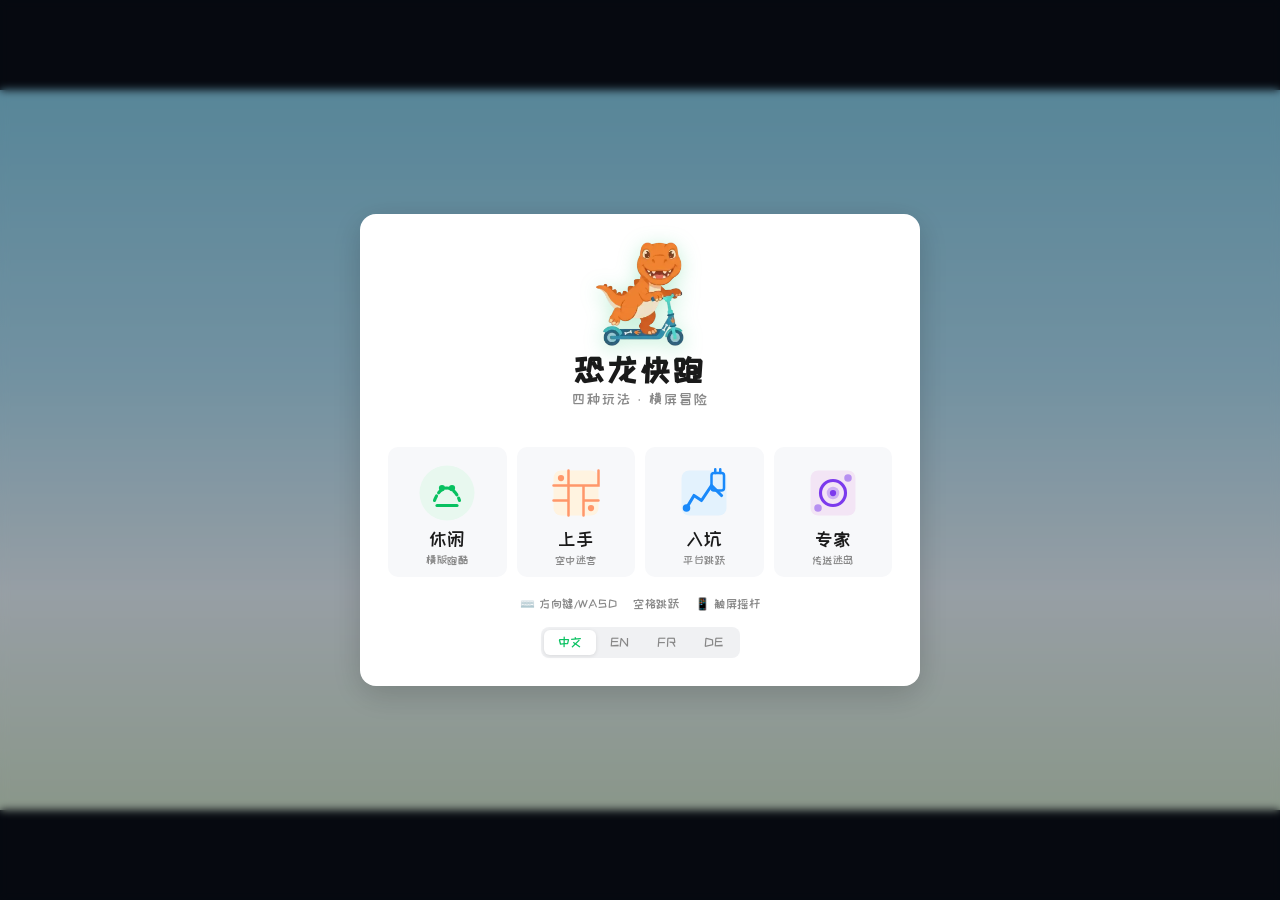
==== commit 507bc018: "feat: 四种完全不同的玩法 + 可爱游戏字体 + 自定义图标 四大玩法重做: - 休闲:横版跑酷(原专家速度),刺猬+1分蝙蝠不加分,圣女果护盾,飞行按钮 - 上手:18x32空中迷宫(10个种子" ====
--- a/index.html
+++ b/index.html
@@ -2,27 +2,41 @@
 <html lang="zh-CN">
 <head>
   <meta charset="utf-8">
-  <meta name="viewport" content="width=device-width, initial-scale=1, user-scalable=no, viewport-fit=cover">
-  <meta name="description" content="恐龙快跑（黄州府）——穿越黄州名胜古迹的跑酷小游戏">
+  <meta name="viewport" content="width=device-width, initial-scale=1.0, maximum-scale=1.0, user-scalable=no, viewport-fit=cover">
+  <meta name="description" content="恐龙快跑——四种玩法的横屏小游戏">
   <meta name="theme-color" content="#07c160">
-  <title>恐龙快跑（黄州府）</title>
-  <link rel="stylesheet" href="dino.css?v=20260827e">
+  <title>恐龙快跑</title>
+  <link rel="preconnect" href="https://fonts.googleapis.com">
+  <link rel="preconnect" href="https://fonts.gstatic.com" crossorigin>
+  <link href="https://fonts.googleapis.com/css2?family=ZCOOL+KuaiLe&family=Fredoka:wght@400;500;600;700&display=swap" rel="stylesheet">
+  <link rel="stylesheet" href="dino.css?v=20260828b">
   <link rel="icon" type="image/png" href="images/小恐龙-removebg-preview.png">
 </head>
 <body>
 
   <!-- Loading -->
   <div id="loading">
-    <div class="loading-dino"><img src="images/小恐龙-removebg-preview.png" alt="🦕"></div>
+    <div class="loading-dino"><img src="images/小恐龙-removebg-preview.png" alt=""></div>
     <div class="loading-bar"><div id="loading-progress"></div></div>
     <p id="loading-text" data-i18n="loading">加载中…</p>
   </div>
 
+  <!-- Rotate device overlay -->
+  <div id="rotate-overlay">
+    <div class="rotate-icon">
+      <svg viewBox="0 0 24 24" width="64" height="64" fill="none" stroke="currentColor" stroke-width="2" stroke-linecap="round" stroke-linejoin="round">
+        <rect x="5" y="2" width="14" height="20" rx="2" ry="2"/>
+        <line x1="12" y1="18" x2="12.01" y2="18"/>
+      </svg>
+    </div>
+    <p data-i18n="rotate_hint">请横屏使用</p>
+  </div>
+
   <!-- Game canvas -->
   <canvas id="game"></canvas>
 
-  <!-- Score -->
-  <div id="score">
+  <!-- Score (casual mode only) -->
+  <div id="score" hidden>
     <span class="score-label" data-i18n="score_label">分数</span>
     <span id="score-current">0</span>
     <span class="score-sep">/</span>
@@ -33,98 +47,164 @@
     </span>
   </div>
 
-  <!-- Top-center controls (sound / music / flight) -->
+  <!-- Level indicator (maze/platformer/portal modes) -->
+  <div id="level-indicator" hidden>
+    <span id="level-name"></span>
+  </div>
+
+  <!-- Top-center controls -->
   <div id="top-controls">
-    <button id="sound-toggle" title="音乐开关" aria-label="音乐开关">🔊</button>
-    <button id="btn-music" class="top-btn" title="切歌" aria-label="切歌">🎵</button>
-    <button id="btn-flight" class="top-btn" title="开启飞翔模式" aria-label="开启飞翔模式" aria-pressed="false">
-      <svg class="flight-icon" viewBox="0 0 24 24" aria-hidden="true"><path d="M21.3 5.1c-.7.3-1.4.5-2.2.6a3.8 3.8 0 0 0-6.6 2.6c0 .3 0 .6.1.9A10.8 10.8 0 0 1 4.7 5.2a3.8 3.8 0 0 0 1.2 5.1c-.6 0-1.2-.2-1.7-.5 0 1.8 1.3 3.4 3.1 3.7-.3.1-.7.1-1 .1-.2 0-.5 0-.7-.1.5 1.5 1.9 2.6 3.6 2.6a7.7 7.7 0 0 1-4.8 1.7c-.3 0-.6 0-.9-.1a10.8 10.8 0 0 0 5.8 1.7c7 0 10.8-5.8 10.8-10.8v-.5c.8-.5 1.4-1.2 1.9-2-.7.3-1.4.5-2.2.6.8-.5 1.4-1.2 1.7-2.1-.7.4-1.5.8-2.4.9a3.8 3.8 0 0 0 2.2-.4Z"/></svg>
+    <button id="sound-toggle" class="top-btn" title="音乐开关" aria-label="音乐开关">
+      <svg viewBox="0 0 24 24" width="22" height="22" fill="currentColor"><path d="M3 9v6h4l5 5V4L7 9H3zm13.5 3A4.5 4.5 0 0 0 14 7.97v8.05c1.48-.73 2.5-2.25 2.5-4.02zM14 3.23v2.06c2.89.86 5 3.54 5 6.71s-2.11 5.85-5 6.71v2.06c4.01-.91 7-4.49 7-8.77s-2.99-7.86-7-8.77z"/></svg>
     </button>
-  </div>
-
-  <!-- Start screen (WeChat mini-game style) -->
+    <button id="btn-flight" class="top-btn" title="飞行" aria-label="飞行" hidden>
+      <svg viewBox="0 0 24 24" width="22" height="22" fill="currentColor"><path d="M21 16v-2l-8-5V3.5c0-.83-.67-1.5-1.5-1.5S10 2.67 10 3.5V9l-8 5v2l8-2.5V19l-2 1.5V22l3.5-1 3.5 1v-1.5L13 19v-5.5l8 2.5z"/></svg>
+    </button>
+    <button id="btn-pause" class="top-btn" title="暂停" aria-label="暂停">
+      <svg viewBox="0 0 24 24" width="22" height="22" fill="currentColor"><path d="M6 19h4V5H6v14zm8-14v14h4V5h-4z"/></svg>
+    </button>
+  </div>
+
+  <!-- Start screen -->
   <div id="startscreen" class="overlay">
     <div class="wx-card">
       <div class="wx-card-header">
-        <div class="wx-logo"><img src="images/小恐龙-removebg-preview.png" alt="🦕"></div>
+        <div class="wx-logo"><img src="images/小恐龙-removebg-preview.png" alt=""></div>
         <h1 class="wx-title" data-i18n="game_title">恐龙快跑</h1>
-        <p class="wx-subtitle" data-i18n="game_subtitle">黄州府 · 穿越名胜古迹</p>
-      </div>
-
-      <div class="wx-card-body">
-        <!-- Difficulty selection -->
-        <div class="wx-section">
-          <p class="wx-section-label" data-i18n="select_difficulty">选择难度</p>
-          <div class="difficulty-grid">
-            <button class="diff-btn" data-diff="casual">
-              <span class="diff-icon">🌿</span>
-              <span class="diff-name" data-i18n="diff_casual">休闲</span>
-              <span class="diff-desc" data-i18n="diff_casual_desc">轻松慢跑</span>
-            </button>
-            <button class="diff-btn" data-diff="novice">
-              <span class="diff-icon">🍅</span>
-              <span class="diff-name" data-i18n="diff_novice">上手</span>
-              <span class="diff-desc" data-i18n="diff_novice_desc">圣女火光</span>
-            </button>
-            <button class="diff-btn" data-diff="hooked">
-              <span class="diff-icon">🦇</span>
-              <span class="diff-name" data-i18n="diff_hooked">入坑</span>
-              <span class="diff-desc" data-i18n="diff_hooked_desc">空中危机</span>
-            </button>
-            <button class="diff-btn" data-diff="expert">
-              <span class="diff-icon">🔥</span>
-              <span class="diff-name" data-i18n="diff_expert">专家</span>
-              <span class="diff-desc" data-i18n="diff_expert_desc">极速挑战</span>
-            </button>
+        <p class="wx-subtitle" data-i18n="game_subtitle">四种玩法 · 横屏冒险</p>
+      </div>
+      <div class="wx-card-body">
+        <div class="mode-grid">
+          <button class="mode-btn" data-mode="casual">
+            <div class="mode-icon mode-icon--casual">
+              <svg viewBox="0 0 48 48" fill="none">
+                <circle cx="24" cy="24" r="22" fill="#e8f8ef"/>
+                <path d="M14 30c2-6 6-10 10-10s8 4 10 10" stroke="#07c160" stroke-width="2.5" stroke-linecap="round" fill="none" stroke-dasharray="4 3"/>
+                <circle cx="20" cy="20" r="2.5" fill="#07c160"/>
+                <circle cx="28" cy="20" r="2.5" fill="#07c160"/>
+                <path d="M16 34h16" stroke="#07c160" stroke-width="2.5" stroke-linecap="round"/>
+              </svg>
+            </div>
+            <span class="mode-name" data-i18n="mode_casual">休闲</span>
+            <span class="mode-desc" data-i18n="mode_casual_desc">横版跑酷</span>
+          </button>
+          <button class="mode-btn" data-mode="novice">
+            <div class="mode-icon mode-icon--novice">
+              <svg viewBox="0 0 48 48" fill="none">
+                <rect x="6" y="6" width="36" height="36" rx="6" fill="#fff3e0"/>
+                <path d="M6 18h12V6M18 18h12M30 18h12V6M18 18v12M30 18v12M6 30h12M18 30v12M30 30h12M30 42V30" stroke="#ff976a" stroke-width="2" stroke-linecap="round"/>
+                <circle cx="12" cy="12" r="2.5" fill="#ff976a"/>
+                <circle cx="36" cy="36" r="2.5" fill="#ff976a"/>
+              </svg>
+            </div>
+            <span class="mode-name" data-i18n="mode_novice">上手</span>
+            <span class="mode-desc" data-i18n="mode_novice_desc">空中迷宫</span>
+          </button>
+          <button class="mode-btn" data-mode="hooked">
+            <div class="mode-icon mode-icon--hooked">
+              <svg viewBox="0 0 48 48" fill="none">
+                <rect x="6" y="6" width="36" height="36" rx="6" fill="#e3f2fd"/>
+                <path d="M10 36l6-10 6 4 8-12 8 8" stroke="#1989fa" stroke-width="2.5" stroke-linecap="round" stroke-linejoin="round" fill="none"/>
+                <circle cx="10" cy="36" r="3" fill="#1989fa"/>
+                <rect x="30" y="8" width="10" height="14" rx="2" fill="none" stroke="#1989fa" stroke-width="2"/>
+                <path d="M33 8V5M37 8V5" stroke="#1989fa" stroke-width="2" stroke-linecap="round"/>
+              </svg>
+            </div>
+            <span class="mode-name" data-i18n="mode_hooked">入坑</span>
+            <span class="mode-desc" data-i18n="mode_hooked_desc">平台跳跃</span>
+          </button>
+          <button class="mode-btn" data-mode="expert">
+            <div class="mode-icon mode-icon--expert">
+              <svg viewBox="0 0 48 48" fill="none">
+                <rect x="6" y="6" width="36" height="36" rx="6" fill="#f3e5f5"/>
+                <ellipse cx="24" cy="24" rx="10" ry="10" fill="none" stroke="#7c3aed" stroke-width="2.5"/>
+                <ellipse cx="24" cy="24" rx="5" ry="5" fill="#7c3aed" opacity="0.3"/>
+                <circle cx="24" cy="24" r="2.5" fill="#7c3aed"/>
+                <circle cx="12" cy="36" r="3" fill="#7c3aed" opacity="0.5"/>
+                <circle cx="36" cy="12" r="3" fill="#7c3aed" opacity="0.5"/>
+              </svg>
+            </div>
+            <span class="mode-name" data-i18n="mode_expert">专家</span>
+            <span class="mode-desc" data-i18n="mode_expert_desc">传送迷岛</span>
+          </button>
+        </div>
+
+        <div class="wx-hint">
+          <span class="wx-hint-item" data-i18n="hint_keyboard">⌨️ 方向键/WASD</span>
+          <span class="wx-hint-item" data-i18n="hint_space">空格跳跃</span>
+          <span class="wx-hint-item" data-i18n="hint_touch">📱 触屏摇杆</span>
+        </div>
+
+        <div class="wx-settings">
+          <div class="lang-switcher">
+            <button class="lang-btn" data-lang="zh">中文</button>
+            <button class="lang-btn" data-lang="en">EN</button>
+            <button class="lang-btn" data-lang="fr">FR</button>
+            <button class="lang-btn" data-lang="de">DE</button>
           </div>
         </div>
-
-        <!-- Target score -->
+      </div>
+    </div>
+  </div>
+
+  <!-- Casual mode popup -->
+  <div id="casual-popup" class="overlay overlay--modal" hidden>
+    <div class="wx-card wx-card--modal">
+      <div class="wx-card-body">
+        <h2 class="modal-title" data-i18n="mode_casual_settings">休闲模式</h2>
+        <p class="modal-desc" data-i18n="casual_desc">横版跑酷，躲避刺猬和蝙蝠，吃圣女果获得护盾</p>
         <div class="wx-section">
           <p class="wx-section-label">
             <span data-i18n="target_score">目标分数</span>
             <span class="wx-section-hint" data-i18n="target_hint">设置你的挑战目标</span>
           </p>
           <div class="score-stepper">
-            <button class="stepper-btn" id="score-minus" aria-label="减少">−</button>
+            <button class="stepper-btn" id="score-minus" aria-label="−">−</button>
             <input type="number" id="target-score-input" value="10" min="1" max="999" inputmode="numeric">
-            <button class="stepper-btn" id="score-plus" aria-label="增加">+</button>
+            <button class="stepper-btn" id="score-plus" aria-label="+">+</button>
           </div>
         </div>
-
-        <!-- Start button -->
-        <button id="start" class="wx-btn-primary" data-i18n="start_game">开 始 游 戏</button>
-
-        <!-- Controls hint -->
-        <div class="wx-hint">
-          <span class="wx-hint-item" data-i18n="hint_keyboard">⌨️ 空格/↑ 跳跃</span>
-          <span class="wx-hint-item" data-i18n="hint_move">← → 左右移动</span>
-          <span class="wx-hint-item" data-i18n="hint_touch">📱 左屏摇杆 · 右屏跳跃</span>
-        </div>
-
-        <!-- Settings: language + care mode -->
-        <div class="wx-settings">
-          <div class="lang-switcher">
-            <button class="lang-btn" data-lang="zh" aria-label="中文">中文</button>
-            <button class="lang-btn" data-lang="en" aria-label="English">EN</button>
-            <button class="lang-btn" data-lang="fr" aria-label="Français">FR</button>
-            <button class="lang-btn" data-lang="de" aria-label="Deutsch">DE</button>
-          </div>
-          <button id="care-toggle" class="care-btn" aria-pressed="false">
-            <span class="care-icon">👴</span>
-            <span data-i18n="care_mode">关怀模式</span>
-          </button>
-        </div>
-      </div>
-    </div>
-  </div>
-
-  <!-- Settlement screen (victory / defeat) -->
+        <div class="modal-btns">
+          <button class="wx-btn-secondary modal-back" data-i18n="back">返回</button>
+          <button id="start-casual" class="wx-btn-primary" data-i18n="start_game">开始游戏</button>
+        </div>
+      </div>
+    </div>
+  </div>
+
+  <!-- Level select popup (novice / hooked / expert) -->
+  <div id="level-popup" class="overlay overlay--modal" hidden>
+    <div class="wx-card wx-card--modal">
+      <div class="wx-card-body">
+        <h2 class="modal-title" id="level-popup-title">选择关卡</h2>
+        <p class="modal-desc" id="level-popup-desc"></p>
+        <div class="level-grid" id="level-grid"></div>
+        <div class="modal-btns">
+          <button class="wx-btn-secondary modal-back" data-i18n="back">返回</button>
+        </div>
+      </div>
+    </div>
+  </div>
+
+  <!-- Pause popup -->
+  <div id="pause-popup" class="overlay overlay--modal" hidden>
+    <div class="wx-card wx-card--modal wx-card--small">
+      <div class="wx-card-body">
+        <h2 class="modal-title" data-i18n="paused">已暂停</h2>
+        <div class="modal-btns modal-btns--col">
+          <button id="btn-resume" class="wx-btn-primary" data-i18n="resume">继续</button>
+          <button id="btn-quit" class="wx-btn-secondary" data-i18n="quit_to_menu">返回首页</button>
+        </div>
+      </div>
+    </div>
+  </div>
+
+  <!-- Settlement screen -->
   <div id="gameover" class="overlay" hidden>
     <div class="wx-card wx-card--result">
-      <div class="result-icon" id="result-icon">🦕</div>
-      <h1 class="result-title" id="result-title" data-i18n="game_over">游戏结束</h1>
-      <div class="result-score-box">
+      <div class="result-icon" id="result-icon">🏆</div>
+      <h1 class="result-title" id="result-title" data-i18n="victory">通关！</h1>
+      <div class="result-score-box" id="result-score-box">
         <div class="result-score-row">
           <span class="result-score-label" data-i18n="final_score">本次得分</span>
           <span class="result-score-value" id="final-score">0</span>
@@ -142,12 +222,12 @@
     </div>
   </div>
 
-  <!-- Mobile touch surface (fullscreen, handles dynamic joystick + jump) -->
+  <!-- Mobile touch surface -->
   <div id="mobile-controls" class="mobile-ctrl"></div>
 
   <!-- Confetti canvas (above all overlays) -->
   <canvas id="confetti-canvas"></canvas>
 
-  <script src="dino.js?v=20260827e"></script>
+  <script src="dino.js?v=20260828b"></script>
 </body>
 </html>
--- a/dino.css
+++ b/dino.css
@@ -1,743 +1,607 @@
-@charset "UTF-8";
-
-/* Balance Chinese (SimSun) and English (Times New Roman) visual size:
-   Latin letters appear smaller at the same font-size, so bump TNR by ~8% */
-@font-face {
-  font-family: "TNR-Adjusted";
-  src: local("Times New Roman");
-  size-adjust: 108%;
-}
-
-*, *::before, *::after { box-sizing: border-box; margin: 0; padding: 0; }
+/* ═══════════════════════════════════════════════════════════
+   恐龙快跑 — 微信小游戏风格 · 横屏适配
+   字体：ZCOOL KuaiLe（中文可爱体）+ Fredoka（拉丁圆体）
+   ═══════════════════════════════════════════════════════════ */
 
 :root {
   --wx-green: #07c160;
   --wx-green-dark: #06ad56;
-  --wx-green-light: #e8f8ef;
-  --wx-bg: #ededed;
-  --wx-card: #ffffff;
-  --wx-text: #1a1a1a;
-  --wx-text-secondary: #888888;
-  --wx-text-hint: #b2b2b2;
-  --wx-border: #e5e5e5;
+  --wx-blue: #1989fa;
   --wx-orange: #ff976a;
+  --wx-purple: #7c3aed;
   --wx-red: #ee0a24;
-  --wx-blue: #1989fa;
-  /* Strong custom easing curves (Emil Kowalski) */
-  --ease-out: cubic-bezier(0.23, 1, 0.32, 1);
-  --ease-in-out: cubic-bezier(0.77, 0, 0.175, 1);
-  --ease-spring: cubic-bezier(0.34, 1.56, 0.64, 1);
-}
+  --wx-gold: #ffb800;
+  --bg-dark: #0a0f1a;
+  --card-bg: #ffffff;
+  --text-primary: #1a1a1a;
+  --text-secondary: #888;
+  --radius: 16px;
+  --radius-sm: 10px;
+  --shadow: 0 8px 32px rgba(0,0,0,0.18);
+  --font-cute: "ZCOOL KuaiLe", "Fredoka", "Microsoft YaHei", "PingFang SC", sans-serif;
+  --font-latin: "Fredoka", "ZCOOL KuaiLe", sans-serif;
+}
+
+* { margin: 0; padding: 0; box-sizing: border-box; -webkit-tap-highlight-color: transparent; }
 
 html, body {
   width: 100%; height: 100%;
   overflow: hidden;
-  background: #0a0f1a;
-  font-family: "TNR-Adjusted", "Times New Roman", "SimSun", "宋体", serif;
-  -webkit-tap-highlight-color: transparent;
+  background: var(--bg-dark);
+  font-family: var(--font-cute);
   user-select: none;
   -webkit-user-select: none;
-  touch-action: manipulation;
-}
-
-canvas {
+  touch-action: none;
+}
+
+/* Apply Latin font to English/number text */
+:lang(en), :lang(fr), :lang(de) { font-family: var(--font-latin); }
+
+/* ═══════ Canvas ═══════ */
+#game {
   display: block;
-  width: 100%;
-  height: 100%;
-  background: #0a0f1a;
-  touch-action: none;
-}
-
-/* Confetti canvas must be transparent — it overlays all UI */
+  position: fixed;
+  top: 0; left: 0;
+  width: 100vw; height: 100vh;
+  background: linear-gradient(180deg, #87ceeb 0%, #b0e0f8 40%, #e8f4fd 70%, #d4e8d4 100%);
+}
+
 #confetti-canvas {
+  display: block;
+  position: fixed;
+  top: 0; left: 0;
+  width: 100vw; height: 100vh;
+  pointer-events: none;
+  z-index: 200;
   background: transparent;
 }
 
-/* ── Loading ── */
+/* ═══════ Rotate overlay ═══════ */
+#rotate-overlay {
+  display: none;
+  position: fixed;
+  inset: 0;
+  background: var(--bg-dark);
+  z-index: 9999;
+  flex-direction: column;
+  align-items: center;
+  justify-content: center;
+  gap: 24px;
+  color: #fff;
+}
+#rotate-overlay .rotate-icon {
+  animation: rotate-phone 2s ease-in-out infinite;
+}
+@keyframes rotate-phone {
+  0%, 100% { transform: rotate(0deg); }
+  50% { transform: rotate(-90deg); }
+}
+#rotate-overlay p {
+  font-size: 20px;
+  letter-spacing: 2px;
+}
+
+/* Show rotate overlay on portrait mobile */
+@media (orientation: portrait) and (max-width: 1024px) {
+  #rotate-overlay { display: flex; }
+}
+
+/* ═══════ Loading ═══════ */
 #loading {
-  position: fixed; inset: 0; z-index: 100;
+  position: fixed; inset: 0;
+  background: linear-gradient(135deg, #07c160, #0ea5e9);
   display: flex; flex-direction: column;
   align-items: center; justify-content: center;
-  background: linear-gradient(135deg, #07c160 0%, #10b870 50%, #0aa86a 100%);
-  color: #fff;
-  opacity: 1;
-  transition: opacity 300ms var(--ease-out);
+  z-index: 10000;
+  transition: opacity 0.35s ease;
 }
 #loading.hidden { opacity: 0; pointer-events: none; }
-.loading-dino {
-  font-size: 80px;
-  margin-bottom: 28px;
-  animation: dino-bounce 0.8s ease-in-out infinite;
-}
-.loading-dino img {
-  width: 96px;
-  height: auto;
-  display: block;
-  filter: drop-shadow(0 6px 12px rgba(0,0,0,0.2));
-}
+.loading-dino { margin-bottom: 28px; animation: dino-bounce 0.8s ease-in-out infinite; }
+.loading-dino img { width: 96px; height: auto; display: block; filter: drop-shadow(0 6px 12px rgba(0,0,0,0.2)); }
 @keyframes dino-bounce {
-  0%, 100% { transform: translateY(0) scale(1); }
-  50% { transform: translateY(-14px) scale(1.05); }
+  0%, 100% { transform: translateY(0); }
+  50% { transform: translateY(-12px); }
 }
 .loading-bar {
-  width: min(320px, 60vw); height: 8px;
-  background: rgba(255,255,255,0.25); border-radius: 4px; overflow: hidden;
+  width: 200px; height: 8px;
+  background: rgba(255,255,255,0.3);
+  border-radius: 4px; overflow: hidden;
 }
 #loading-progress {
-  height: 100%; width: 100%;
+  height: 100%; width: 0;
   background: #fff;
   border-radius: 4px;
-  transform: scaleX(0);
-  transform-origin: left center;
-  transition: transform 160ms var(--ease-out);
-}
-#loading-text {
-  margin-top: 16px;
-  font-size: 18px; color: rgba(255,255,255,0.9); letter-spacing: 0.08em;
-  font-variant-numeric: tabular-nums;
-}
-
-/* ── Score UI (top-left, WeChat style pill) ── */
+  transition: transform 0.2s ease;
+  transform-origin: left;
+}
+#loading-text { color: #fff; margin-top: 16px; font-size: 16px; letter-spacing: 1px; }
+
+/* ═══════ Overlays ═══════ */
+.overlay {
+  position: fixed; inset: 0;
+  display: flex; align-items: center; justify-content: center;
+  z-index: 100;
+  padding: 16px;
+  background: rgba(0,0,0,0.35);
+  backdrop-filter: blur(4px);
+  -webkit-backdrop-filter: blur(4px);
+  transition: opacity 0.3s ease;
+}
+.overlay[hidden] { display: none !important; }
+.overlay--modal { background: rgba(0,0,0,0.5); z-index: 150; }
+
+/* ═══════ WeChat-style card ═══════ */
+.wx-card {
+  background: var(--card-bg);
+  border-radius: var(--radius);
+  box-shadow: var(--shadow);
+  width: 100%;
+  max-width: 520px;
+  max-height: 92vh;
+  overflow-y: auto;
+  overflow-x: hidden;
+  animation: card-pop 0.35s cubic-bezier(0.34, 1.56, 0.64, 1);
+}
+@keyframes card-pop {
+  0% { transform: scale(0.85); opacity: 0; }
+  100% { transform: scale(1); opacity: 1; }
+}
+.wx-card--modal { max-width: 440px; }
+.wx-card--small { max-width: 340px; }
+.wx-card--result { max-width: 400px; text-align: center; }
+
+.wx-card-header {
+  padding: 28px 28px 0;
+  text-align: center;
+}
+.wx-card-body { padding: 20px 28px 28px; }
+
+.wx-logo { margin-bottom: 8px; }
+.wx-logo img {
+  width: 88px; height: auto;
+  display: block; margin: 0 auto;
+  filter: drop-shadow(0 4px 10px rgba(7,193,96,0.25));
+  animation: logo-float 3s ease-in-out infinite;
+}
+@keyframes logo-float {
+  0%, 100% { transform: translateY(0) rotate(-2deg); }
+  50% { transform: translateY(-6px) rotate(2deg); }
+}
+
+.wx-title {
+  font-size: 32px;
+  color: var(--text-primary);
+  letter-spacing: 4px;
+  margin-bottom: 4px;
+}
+.wx-subtitle {
+  font-size: 14px;
+  color: var(--text-secondary);
+  letter-spacing: 2px;
+  margin-bottom: 20px;
+}
+
+/* ═══════ Mode grid ═══════ */
+.mode-grid {
+  display: grid;
+  grid-template-columns: repeat(4, 1fr);
+  gap: 10px;
+  margin-bottom: 20px;
+}
+.mode-btn {
+  display: flex; flex-direction: column;
+  align-items: center; gap: 6px;
+  padding: 14px 6px 10px;
+  background: #f7f8fa;
+  border: 2px solid transparent;
+  border-radius: var(--radius-sm);
+  cursor: pointer;
+  transition: transform 0.15s ease, border-color 0.15s ease, background 0.15s ease;
+  font-family: var(--font-cute);
+}
+.mode-btn:hover { background: #eef0f3; transform: translateY(-2px); }
+.mode-btn:active { transform: scale(0.95); }
+.mode-btn.selected {
+  border-color: var(--wx-green);
+  background: #e8f8ef;
+}
+.mode-icon {
+  width: 52px; height: 52px;
+  display: flex; align-items: center; justify-content: center;
+  border-radius: 50%;
+}
+.mode-icon svg { width: 100%; height: 100%; }
+.mode-name {
+  font-size: 17px;
+  color: var(--text-primary);
+  letter-spacing: 1px;
+}
+.mode-desc {
+  font-size: 11px;
+  color: var(--text-secondary);
+  letter-spacing: 0.5px;
+}
+
+/* ═══════ Hint row ═══════ */
+.wx-hint {
+  display: flex; justify-content: center; gap: 16px;
+  margin-bottom: 16px; flex-wrap: wrap;
+}
+.wx-hint-item {
+  font-size: 12px;
+  color: var(--text-secondary);
+  letter-spacing: 0.5px;
+}
+
+/* ═══════ Settings row ═══════ */
+.wx-settings {
+  display: flex; justify-content: center;
+}
+.lang-switcher {
+  display: flex; gap: 0;
+  background: #f0f1f3;
+  border-radius: 8px;
+  padding: 3px;
+}
+.lang-btn {
+  border: none; background: transparent;
+  padding: 6px 14px;
+  border-radius: 6px;
+  font-size: 13px;
+  font-family: var(--font-cute);
+  color: var(--text-secondary);
+  cursor: pointer;
+  transition: all 0.15s ease;
+}
+.lang-btn.active {
+  background: #fff;
+  color: var(--wx-green);
+  box-shadow: 0 1px 4px rgba(0,0,0,0.1);
+}
+.lang-btn:active { transform: scale(0.95); }
+
+/* ═══════ Section ═══════ */
+.wx-section { margin-bottom: 20px; }
+.wx-section-label {
+  font-size: 15px;
+  color: var(--text-primary);
+  margin-bottom: 10px;
+  display: flex; align-items: baseline; gap: 8px;
+}
+.wx-section-hint { font-size: 12px; color: var(--wx-orange); }
+
+.score-stepper {
+  display: flex; align-items: center; justify-content: center; gap: 0;
+}
+.stepper-btn {
+  width: 48px; height: 48px;
+  border: 2px solid #e0e0e0;
+  background: #fff;
+  font-size: 24px;
+  color: var(--wx-green);
+  cursor: pointer;
+  font-family: var(--font-cute);
+  transition: background 0.15s;
+}
+.stepper-btn:first-child { border-radius: var(--radius-sm) 0 0 var(--radius-sm); }
+.stepper-btn:last-child { border-radius: 0 var(--radius-sm) var(--radius-sm) 0; }
+.stepper-btn:hover { background: #f0faf4; }
+.stepper-btn:active { transform: scale(0.93); }
+#target-score-input {
+  width: 80px; height: 48px;
+  border: 2px solid #e0e0e0;
+  border-left: none; border-right: none;
+  text-align: center;
+  font-size: 22px;
+  font-family: var(--font-latin);
+  color: var(--text-primary);
+  background: #fff;
+  -moz-appearance: textfield;
+}
+#target-score-input::-webkit-outer-spin-button,
+#target-score-input::-webkit-inner-spin-button { -webkit-appearance: none; margin: 0; }
+
+/* ═══════ Buttons ═══════ */
+.wx-btn-primary {
+  background: linear-gradient(180deg, #07c160, #06ad56);
+  color: #fff;
+  border: none;
+  padding: 14px 32px;
+  border-radius: var(--radius-sm);
+  font-size: 18px;
+  font-family: var(--font-cute);
+  letter-spacing: 4px;
+  cursor: pointer;
+  box-shadow: 0 4px 12px rgba(7,193,96,0.3);
+  transition: transform 0.12s ease, box-shadow 0.12s ease;
+}
+.wx-btn-primary:hover { box-shadow: 0 6px 18px rgba(7,193,96,0.4); }
+.wx-btn-primary:active { transform: scale(0.96); box-shadow: 0 2px 6px rgba(7,193,96,0.3); }
+
+.wx-btn-secondary {
+  background: #f5f6f8;
+  color: var(--text-primary);
+  border: none;
+  padding: 14px 28px;
+  border-radius: var(--radius-sm);
+  font-size: 16px;
+  font-family: var(--font-cute);
+  letter-spacing: 2px;
+  cursor: pointer;
+  transition: background 0.12s ease, transform 0.12s ease;
+}
+.wx-btn-secondary:hover { background: #e8eaed; }
+.wx-btn-secondary:active { transform: scale(0.96); }
+
+.modal-btns {
+  display: flex; gap: 12px; justify-content: center; margin-top: 8px;
+}
+.modal-btns--col { flex-direction: column; align-items: stretch; }
+.modal-title {
+  font-size: 24px;
+  text-align: center;
+  margin-bottom: 8px;
+  letter-spacing: 2px;
+}
+.modal-desc {
+  font-size: 13px;
+  color: var(--text-secondary);
+  text-align: center;
+  margin-bottom: 20px;
+  line-height: 1.6;
+}
+
+/* ═══════ Level grid ═══════ */
+.level-grid {
+  display: grid;
+  grid-template-columns: repeat(5, 1fr);
+  gap: 10px;
+  margin-bottom: 20px;
+  max-height: 280px;
+  overflow-y: auto;
+  padding: 4px;
+}
+.level-btn {
+  aspect-ratio: 1;
+  display: flex; align-items: center; justify-content: center;
+  background: #f0f9f4;
+  border: 2px solid #d4f0e0;
+  border-radius: var(--radius-sm);
+  font-size: 20px;
+  font-family: var(--font-latin);
+  color: var(--wx-green);
+  cursor: pointer;
+  transition: all 0.15s ease;
+  position: relative;
+}
+.level-btn:hover { background: #d4f0e0; transform: translateY(-2px); }
+.level-btn:active { transform: scale(0.92); }
+.level-btn .level-stars {
+  position: absolute;
+  bottom: 2px;
+  font-size: 9px;
+  letter-spacing: -1px;
+}
+
+/* ═══════ Score HUD ═══════ */
 #score {
-  position: fixed; top: 16px; left: 20px; z-index: 50;
-  display: flex; align-items: baseline; gap: 5px;
-  padding: 10px 20px;
+  position: fixed;
+  top: 14px; left: 20px;
   background: rgba(255,255,255,0.92);
-  backdrop-filter: blur(10px);
-  -webkit-backdrop-filter: blur(10px);
-  border-radius: 22px;
+  backdrop-filter: blur(8px);
+  -webkit-backdrop-filter: blur(8px);
+  padding: 8px 20px;
+  border-radius: 24px;
+  font-size: 22px;
+  font-family: var(--font-latin);
+  font-weight: 600;
+  color: var(--text-primary);
+  z-index: 50;
+  display: flex; align-items: center; gap: 6px;
   box-shadow: 0 2px 12px rgba(0,0,0,0.12);
-  font-size: clamp(20px, 2.8vw, 28px); font-weight: 700;
-  color: var(--wx-text);
-  font-variant-numeric: tabular-nums;
-  pointer-events: none;
-  transition: opacity 160ms var(--ease-out), transform 160ms var(--ease-out);
-}
-.score-label { font-size: 0.55em; font-weight: 500; color: var(--wx-text-secondary); margin-right: 4px; }
-#score-current {
-  color: var(--wx-green); font-size: 1.15em;
-  display: inline-block;
-  transition: transform 120ms var(--ease-spring);
-}
-#score-current.bump { transform: scale(1.25); }
-.score-sep { color: var(--wx-text-hint); font-weight: 400; }
-#score-target { color: var(--wx-text-secondary); font-size: 0.85em; }
+}
+#score[hidden] { display: none !important; }
+.score-label { font-family: var(--font-cute); font-size: 14px; color: var(--text-secondary); letter-spacing: 1px; }
+.score-sep { color: #ccc; margin: 0 2px; }
+#score.is-paused { color: var(--wx-blue); }
+#score.is-paused::after {
+  content: var(--flight-label, " · 飞翔中");
+  font-family: var(--font-cute);
+  font-size: 0.55em;
+  white-space: nowrap;
+}
 #shield-badge {
   display: inline-flex; align-items: center; gap: 2px;
+  background: linear-gradient(135deg, #fff3e0, #ffe0b2);
+  padding: 2px 8px;
+  border-radius: 12px;
   margin-left: 6px;
-  padding: 2px 8px;
-  background: linear-gradient(135deg, #ff6a00, #ff976a);
-  border-radius: 12px;
-  font-size: 0.7em;
-  color: #fff;
-  font-weight: 800;
-  box-shadow: 0 1px 6px rgba(255,106,0,0.4);
-  animation: shield-pulse 1.2s ease-in-out infinite;
-}
-#shield-badge[hidden] { display: none; }
-.shield-icon { font-size: 1em; }
-@keyframes shield-pulse {
-  0%, 100% { box-shadow: 0 1px 6px rgba(255,106,0,0.4); }
-  50% { box-shadow: 0 1px 12px rgba(255,106,0,0.7); }
-}
-#score.is-paused { opacity: 0.65; transform: scale(0.96); transform-origin: left top; }
-#score.is-paused::after {
-  content: var(--flight-label, " · 飞翔中");
-  font-size: 0.5em;
-  color: var(--wx-blue);
-  white-space: nowrap;
-}
-
-/* ── Top-center controls (WeChat style floating buttons) ── */
+  font-size: 14px;
+}
+.shield-icon { font-size: 14px; }
+#shield-count { font-family: var(--font-latin); font-weight: 700; color: var(--wx-orange); }
+
+/* Level indicator */
+#level-indicator {
+  position: fixed;
+  top: 14px; left: 20px;
+  background: rgba(255,255,255,0.92);
+  backdrop-filter: blur(8px);
+  padding: 8px 20px;
+  border-radius: 24px;
+  font-size: 16px;
+  font-family: var(--font-cute);
+  color: var(--text-primary);
+  z-index: 50;
+  box-shadow: 0 2px 12px rgba(0,0,0,0.12);
+  letter-spacing: 1px;
+}
+#level-indicator[hidden] { display: none !important; }
+
+/* ═══════ Top controls ═══════ */
 #top-controls {
-  position: fixed; top: 14px; left: 50%; transform: translateX(-50%); z-index: 65;
-  display: flex; gap: 10px;
-}
-.top-btn,
-#top-controls #sound-toggle {
-  width: 44px; height: 44px;
-  border: none; border-radius: 50%;
-  background: rgba(255,255,255,0.92);
-  backdrop-filter: blur(10px);
-  -webkit-backdrop-filter: blur(10px);
-  box-shadow: 0 2px 10px rgba(0,0,0,0.12);
-  font-size: 20px; cursor: pointer;
-  display: flex; align-items: center; justify-content: center;
-  color: #333;
-  padding: 0;
-  transition: background-color 200ms ease, opacity 140ms var(--ease-out), transform 120ms var(--ease-out), box-shadow 200ms ease;
-}
-.top-btn:active,
-#top-controls #sound-toggle:active { transform: scale(0.9); }
-.top-btn.is-switching,
-#top-controls #sound-toggle.is-switching { opacity: 0.5; transform: scale(0.88); }
-#btn-flight[aria-pressed="true"] {
-  background: var(--wx-blue);
-  box-shadow: 0 2px 14px rgba(25,137,250,0.4);
-  color: #fff;
-}
-.flight-icon { width: 22px; height: 22px; fill: currentColor; }
-#btn-flight { color: var(--wx-blue); }
-@media (hover: hover) and (pointer: fine) {
-  .top-btn:hover,
-  #top-controls #sound-toggle:hover { background: #fff; box-shadow: 0 4px 16px rgba(0,0,0,0.18); }
-}
-
-/* ── Overlays ── */
-.overlay {
-  position: fixed; inset: 0; z-index: 60;
-  display: flex; flex-direction: column;
-  align-items: center; justify-content: center;
-  background: rgba(0,0,0,0.45);
-  backdrop-filter: blur(6px);
-  -webkit-backdrop-filter: blur(6px);
-  color: var(--wx-text);
-  text-align: center;
-  padding: 20px;
-  overflow-y: auto;
-  opacity: 1;
-  transition: opacity 220ms var(--ease-out);
-}
-.overlay[hidden] { display: none; }
-.overlay.is-entering,
-.overlay.is-leaving { opacity: 0; }
-.overlay.is-leaving { pointer-events: none; }
-.overlay > * {
-  opacity: 1;
-  transform: translateY(0) scale(1);
-  transition: opacity 280ms var(--ease-out), transform 280ms var(--ease-out);
-}
-.overlay.is-entering > *,
-.overlay.is-leaving > * { opacity: 0; transform: translateY(16px) scale(0.97); }
-
-/* ── WeChat Card ── */
-.wx-card {
-  background: var(--wx-card);
-  border-radius: 24px;
-  box-shadow: 0 12px 48px rgba(0,0,0,0.25);
-  width: min(680px, 94vw);
-  max-height: 94vh;
-  overflow-y: auto;
-  padding: 0;
-}
-.wx-card-header {
-  padding: 40px 36px 28px;
-  text-align: center;
-  background: linear-gradient(180deg, var(--wx-green-light) 0%, #fff 100%);
-  border-radius: 24px 24px 0 0;
-}
-.wx-logo {
-  font-size: 80px;
-  margin-bottom: 10px;
-  filter: drop-shadow(0 4px 10px rgba(7,193,96,0.25));
-  animation: logo-float 3s ease-in-out infinite;
-}
-.wx-logo img {
-  width: 110px;
-  height: auto;
-  display: block;
-  margin: 0 auto;
-}
-@keyframes logo-float {
-  0%, 100% { transform: translateY(0); }
-  50% { transform: translateY(-8px); }
-}
-.wx-title {
-  font-size: clamp(38px, 7vw, 54px);
-  font-weight: 800;
-  color: var(--wx-text);
-  letter-spacing: 0.02em;
-  margin: 0;
-}
-.wx-subtitle {
-  font-size: 20px;
-  color: var(--wx-text-secondary);
-  margin-top: 8px;
-  letter-spacing: 0.04em;
-}
-.wx-card-body {
-  padding: 28px 36px 36px;
-}
-
-/* Stagger entrance for start screen sections */
-.overlay.is-entering .wx-card-header {
-  transition-delay: 40ms;
-}
-.overlay.is-entering .wx-section:nth-child(1) {
-  transition-delay: 80ms;
-}
-.overlay.is-entering .wx-section:nth-child(2) {
-  transition-delay: 130ms;
-}
-.overlay.is-entering .wx-btn-primary {
-  transition-delay: 180ms;
-}
-.overlay.is-entering .wx-hint {
-  transition-delay: 220ms;
-}
-
-/* ── Section ── */
-.wx-section {
-  margin-bottom: 26px;
-}
-.wx-section-label {
-  font-size: 22px;
-  font-weight: 600;
-  color: var(--wx-text);
-  margin-bottom: 14px;
-  text-align: left;
-  display: flex;
-  align-items: baseline;
-  gap: 10px;
-}
-.wx-section-hint {
-  font-size: 16px;
-  font-weight: 400;
-  color: var(--wx-orange);
-}
-
-/* ── Difficulty grid ── */
-.difficulty-grid {
-  display: grid;
-  grid-template-columns: repeat(4, 1fr);
-  gap: 12px;
-}
-.diff-btn {
-  display: flex;
-  flex-direction: column;
-  align-items: center;
-  gap: 6px;
-  padding: 18px 8px 16px;
-  border: 2px solid var(--wx-border);
-  border-radius: 16px;
-  background: #fafafa;
-  cursor: pointer;
-  transition: border-color 180ms var(--ease-out), background-color 180ms var(--ease-out),
-              box-shadow 180ms var(--ease-out), transform 120ms var(--ease-out);
-  font-family: inherit;
-}
-.diff-btn .diff-icon { font-size: 40px; line-height: 1; margin-bottom: 4px; }
-.diff-btn .diff-name { font-size: 22px; font-weight: 700; color: var(--wx-text); }
-.diff-btn .diff-desc { font-size: 15px; color: var(--wx-text-hint); white-space: nowrap; }
-.diff-btn:active { transform: scale(0.95); }
-.diff-btn.selected {
-  border-color: var(--wx-green);
-  background: var(--wx-green-light);
-  box-shadow: 0 2px 14px rgba(7,193,96,0.2);
-  transform: scale(1.02);
-}
-.diff-btn.selected .diff-name { color: var(--wx-green-dark); }
-.diff-btn.selected .diff-desc { color: var(--wx-green); }
-.diff-btn.selected .diff-icon {
-  animation: diff-pop 300ms var(--ease-spring);
-}
-@keyframes diff-pop {
-  0% { transform: scale(1); }
-  40% { transform: scale(1.3); }
-  100% { transform: scale(1); }
-}
-@media (hover: hover) and (pointer: fine) {
-  .diff-btn:hover { border-color: #c8c8c8; background: #f5f5f5; }
-  .diff-btn.selected:hover { border-color: var(--wx-green); background: var(--wx-green-light); }
-}
-
-/* ── Score stepper ── */
-.score-stepper {
-  display: flex;
-  align-items: center;
-  justify-content: center;
-  gap: 0;
-  border: 1.5px solid var(--wx-border);
-  border-radius: 14px;
-  overflow: hidden;
-  width: fit-content;
-  margin: 0 auto;
-}
-.stepper-btn {
-  width: 64px; height: 60px;
+  position: fixed;
+  top: 14px; left: 50%;
+  transform: translateX(-50%);
+  display: none;
+  gap: 8px;
+  z-index: 50;
+}
+.top-btn {
+  width: 40px; height: 40px;
+  border-radius: 50%;
   border: none;
-  background: #f7f8fa;
-  font-size: 36px;
-  color: var(--wx-green);
+  background: rgba(255,255,255,0.9);
+  backdrop-filter: blur(8px);
+  color: var(--text-primary);
   cursor: pointer;
   display: flex; align-items: center; justify-content: center;
-  transition: background-color 120ms ease, transform 100ms var(--ease-out);
-  font-family: inherit;
-  font-weight: 300;
-}
-.stepper-btn:active { background: #ebedf0; transform: scale(0.92); }
-#target-score-input {
-  width: 110px; height: 60px;
-  border: none;
-  border-left: 1.5px solid var(--wx-border);
-  border-right: 1.5px solid var(--wx-border);
-  text-align: center;
-  font-size: 32px;
-  font-weight: 700;
-  color: var(--wx-text);
-  background: #fff;
-  font-family: inherit;
-  font-variant-numeric: tabular-nums;
-  -moz-appearance: textfield;
-  outline: none;
-  transition: background-color 120ms ease;
-}
-#target-score-input::-webkit-outer-spin-button,
-#target-score-input::-webkit-inner-spin-button { -webkit-appearance: none; margin: 0; }
-#target-score-input:focus { background: var(--wx-green-light); }
-
-/* ── WeChat buttons ── */
-.wx-btn-primary {
-  width: 100%;
-  padding: 18px 0;
-  border: none; border-radius: 14px;
-  background: linear-gradient(180deg, #07c160 0%, #06ad56 100%);
-  color: #fff;
-  font-size: 28px; font-weight: 700;
-  letter-spacing: 0.08em;
-  cursor: pointer;
-  box-shadow: 0 4px 18px rgba(7,193,96,0.35);
-  transition: transform 150ms var(--ease-out), box-shadow 150ms ease, opacity 150ms ease;
-  font-family: inherit;
-  margin-top: 6px;
-  position: relative;
-  overflow: hidden;
-}
-.wx-btn-primary::after {
-  content: '';
+  box-shadow: 0 2px 8px rgba(0,0,0,0.1);
+  transition: transform 0.12s ease, background 0.12s;
+}
+.top-btn:hover { background: #fff; }
+.top-btn:active { transform: scale(0.88); }
+
+/* ═══════ Settlement ═══════ */
+.result-icon { font-size: 56px; margin-bottom: 8px; }
+.result-title {
+  font-size: 30px;
+  letter-spacing: 3px;
+  margin-bottom: 16px;
+}
+.result-title.victory { color: var(--wx-gold); }
+.result-title.defeat { color: var(--wx-red); }
+
+.result-score-box {
+  background: #f7f8fa;
+  border-radius: var(--radius-sm);
+  padding: 14px 20px;
+  margin-bottom: 16px;
+}
+.result-score-row {
+  display: flex; justify-content: space-between; align-items: center;
+  padding: 4px 0;
+}
+.result-score-label { font-size: 14px; color: var(--text-secondary); letter-spacing: 1px; }
+.result-score-value { font-size: 22px; font-family: var(--font-latin); font-weight: 600; }
+.result-score-value.highlight { color: var(--wx-green); font-size: 28px; }
+
+.result-msg {
+  font-size: 14px;
+  color: var(--text-secondary);
+  line-height: 1.6;
+  margin-bottom: 20px;
+  padding: 0 8px;
+}
+.result-btns { display: flex; gap: 12px; justify-content: center; }
+
+/* ═══════ Mobile controls ═══════ */
+.mobile-ctrl {
+  position: fixed;
+  inset: 0;
+  z-index: 40;
+  display: none;
+  touch-action: none;
+}
+/* Joystick */
+.joystick-base {
+  position: fixed;
+  width: 100px; height: 100px;
+  border-radius: 50%;
+  background: rgba(255,255,255,0.25);
+  border: 2px solid rgba(255,255,255,0.4);
+  transform: translate(-50%, -50%);
+  pointer-events: none;
+  z-index: 45;
+}
+.joystick-nub {
   position: absolute;
-  inset: 0;
-  border-radius: 14px;
-  background: linear-gradient(180deg, rgba(255,255,255,0.18) 0%, transparent 50%);
-  pointer-events: none;
-}
-.wx-btn-primary:active { transform: scale(0.97); box-shadow: 0 2px 8px rgba(7,193,96,0.3); }
-.wx-btn-primary:disabled { opacity: 0.5; cursor: not-allowed; }
-@media (hover: hover) and (pointer: fine) {
-  .wx-btn-primary:hover { box-shadow: 0 6px 22px rgba(7,193,96,0.45); }
-}
-
-.wx-btn-secondary {
-  flex: 1;
-  padding: 16px 0;
-  border: 1.5px solid var(--wx-border);
-  border-radius: 14px;
-  background: #fff;
-  color: var(--wx-text);
-  font-size: 24px; font-weight: 600;
-  cursor: pointer;
-  transition: background-color 150ms ease, border-color 150ms ease, transform 120ms var(--ease-out);
-  font-family: inherit;
-}
-.wx-btn-secondary:active { background: #f7f8fa; transform: scale(0.97); }
-@media (hover: hover) and (pointer: fine) {
-  .wx-btn-secondary:hover { border-color: #c8c8c8; background: #fafafa; }
-}
-
-/* ── Settings row (language + care mode) ── */
-.wx-settings {
-  margin-top: 20px;
-  display: flex;
-  align-items: center;
-  justify-content: space-between;
-  gap: 12px;
-  flex-wrap: wrap;
-}
-.lang-switcher {
-  display: flex;
-  gap: 4px;
-  background: #f2f3f5;
-  border-radius: 10px;
-  padding: 3px;
-}
-.lang-btn {
-  border: none;
-  background: transparent;
-  padding: 7px 14px;
-  border-radius: 8px;
-  font-size: 15px;
-  font-weight: 600;
-  color: var(--wx-text-secondary);
-  cursor: pointer;
-  font-family: inherit;
-  transition: background-color 150ms ease, color 150ms ease, transform 100ms var(--ease-out);
-}
-.lang-btn:active { transform: scale(0.94); }
-.lang-btn.active {
-  background: #fff;
-  color: var(--wx-green-dark);
-  box-shadow: 0 1px 4px rgba(0,0,0,0.08);
-}
-.care-btn {
-  display: inline-flex;
-  align-items: center;
-  gap: 6px;
-  border: 1.5px solid var(--wx-border);
-  background: #fff;
-  padding: 8px 16px;
-  border-radius: 10px;
-  font-size: 15px;
-  font-weight: 600;
-  color: var(--wx-text-secondary);
-  cursor: pointer;
-  font-family: inherit;
-  transition: background-color 150ms ease, border-color 150ms ease, color 150ms ease, transform 100ms var(--ease-out);
-}
-.care-btn:active { transform: scale(0.96); }
-.care-btn[aria-pressed="true"] {
-  background: var(--wx-green-light);
-  border-color: var(--wx-green);
-  color: var(--wx-green-dark);
-}
-.care-icon { font-size: 18px; }
-
-/* ── Care mode (elderly-friendly): 1.4× scale per WeChat guidelines ── */
-body.care-mode .wx-title { font-size: clamp(48px, 9vw, 66px); }
-body.care-mode .wx-subtitle { font-size: 26px; }
-body.care-mode .wx-logo { font-size: 96px; }
-body.care-mode .wx-section-label { font-size: 28px; }
-body.care-mode .wx-section-hint { font-size: 21px; }
-body.care-mode .diff-btn .diff-icon { font-size: 52px; }
-body.care-mode .diff-btn .diff-name { font-size: 28px; }
-body.care-mode .diff-btn .diff-desc { font-size: 20px; }
-body.care-mode .diff-btn { padding: 22px 10px 20px; border-width: 2.5px; }
-body.care-mode .stepper-btn { width: 76px; height: 72px; font-size: 44px; }
-body.care-mode #target-score-input { width: 130px; height: 72px; font-size: 40px; }
-body.care-mode .wx-btn-primary { font-size: 34px; padding: 22px 0; border-radius: 16px; }
-body.care-mode .wx-btn-secondary { font-size: 30px; padding: 20px 0; }
-body.care-mode .wx-hint { font-size: 22px; gap: 10px 24px; }
-body.care-mode .lang-btn { font-size: 19px; padding: 9px 18px; }
-body.care-mode .care-btn { font-size: 19px; padding: 10px 20px; }
-body.care-mode .result-icon { font-size: 112px; }
-body.care-mode .result-title { font-size: clamp(44px, 9vw, 60px); }
-body.care-mode .result-score-label { font-size: 27px; }
-body.care-mode .result-score-value { font-size: 40px; }
-body.care-mode .result-msg { font-size: 24px; }
-body.care-mode #score { font-size: clamp(24px, 3.4vw, 34px); padding: 12px 24px; }
-body.care-mode .top-btn,
-body.care-mode #top-controls #sound-toggle { width: 52px; height: 52px; font-size: 24px; }
-body.care-mode .wx-card { width: min(760px, 96vw); }
-
-/* ── Hint row ── */
-.wx-hint {
-  margin-top: 22px;
-  display: flex;
-  flex-wrap: wrap;
-  justify-content: center;
-  gap: 8px 20px;
-  font-size: 17px;
-  color: var(--wx-text-hint);
-}
-.wx-hint-item { white-space: nowrap; }
-
-/* ── Result card ── */
-.wx-card--result {
-  width: min(480px, 90vw);
-  text-align: center;
-}
-.result-icon {
-  font-size: 96px;
-  padding-top: 40px;
-  margin-bottom: 10px;
-  display: inline-block;
-}
-.overlay.is-entering .result-icon {
-  animation: result-icon-pop 500ms var(--ease-spring) 100ms both;
-}
-@keyframes result-icon-pop {
-  0% { transform: scale(0) rotate(-20deg); opacity: 0; }
-  60% { transform: scale(1.2) rotate(5deg); opacity: 1; }
-  100% { transform: scale(1) rotate(0); opacity: 1; }
-}
-.result-title {
-  font-size: clamp(34px, 7vw, 48px);
-  font-weight: 800;
-  margin-bottom: 24px;
-  letter-spacing: 0.02em;
-}
-.result-title.victory { color: var(--wx-green); }
-.result-title.defeat { color: var(--wx-text); }
-
-/* Victory card gets a celebratory bounce-in */
-.overlay.is-entering .wx-card--result.wx-card--victory {
-  animation: card-bounce-in 500ms var(--ease-spring) both;
-}
-@keyframes card-bounce-in {
-  0% { transform: translateY(20px) scale(0.9); opacity: 0; }
-  60% { transform: translateY(-4px) scale(1.02); opacity: 1; }
-  100% { transform: translateY(0) scale(1); opacity: 1; }
-}
-
-/* Defeat card gets a subtle shake */
-.overlay.is-entering .wx-card--result.wx-card--defeat {
-  animation: card-shake-in 400ms var(--ease-out) both;
-}
-@keyframes card-shake-in {
-  0% { transform: translateX(0) scale(0.95); opacity: 0; }
-  30% { transform: translateX(-8px) scale(0.98); opacity: 1; }
-  45% { transform: translateX(7px) scale(0.99); }
-  60% { transform: translateX(-5px); }
-  75% { transform: translateX(3px); }
-  100% { transform: translateX(0) scale(1); opacity: 1; }
-}
-
-.result-score-box {
-  margin: 0 32px 18px;
-  padding: 20px 24px;
-  background: #f7f8fa;
-  border-radius: 16px;
-}
-.result-score-row {
-  display: flex;
-  justify-content: space-between;
-  align-items: center;
-  padding: 8px 0;
-}
-.result-score-row + .result-score-row {
-  border-top: 1px solid var(--wx-border);
-}
-.result-score-label {
-  font-size: 21px;
-  color: var(--wx-text-secondary);
-}
-.result-score-value {
-  font-size: 32px;
-  font-weight: 800;
-  color: var(--wx-text);
-  font-variant-numeric: tabular-nums;
-}
-.result-score-value.highlight { color: var(--wx-green); }
-.result-msg {
-  font-size: 19px;
-  color: var(--wx-text-secondary);
-  margin-bottom: 28px;
-  padding: 0 32px;
-  line-height: 1.6;
-}
-.result-btns {
-  display: flex;
-  gap: 14px;
-  padding: 0 32px 32px;
-}
-.result-btns .wx-btn-primary {
-  flex: 1;
-  width: auto;
-  margin-top: 0;
-  white-space: nowrap;
-  font-size: 24px;
-  padding: 16px 0;
-}
-.result-btns .wx-btn-secondary {
-  white-space: nowrap;
-}
-
-/* ── Confetti canvas (above all overlays) ── */
-#confetti-canvas {
-  position: fixed; inset: 0; z-index: 200;
-  width: 100%; height: 100%;
-  pointer-events: none;
-  display: block;
-}
-
-/* ── Mobile touch surface (fullscreen) ── */
-.mobile-ctrl {
-  display: none;
-  position: fixed; inset: 0; z-index: 55;
-  width: 100%; height: 100%;
-  pointer-events: auto;
-  touch-action: none;
-}
-
-/* ═══ Dynamic joystick ═══ */
-.dyn-joy {
-  position: absolute;
-  width: 120px; height: 120px;
+  width: 44px; height: 44px;
   border-radius: 50%;
-  pointer-events: none;
-  transform: translate(-50%, -50%);
-  opacity: 0;
-  transition: opacity 120ms var(--ease-out);
-  background: radial-gradient(circle at 50% 50%,
-    rgba(255,255,255,0.25) 0%,
-    rgba(255,255,255,0.12) 55%,
-    rgba(255,255,255,0.06) 100%
-  );
-  border: 2px solid rgba(255,255,255,0.3);
-  box-shadow: 0 4px 18px rgba(0,0,0,0.2);
-}
-.dyn-joy.active { opacity: 1; }
-.dyn-joy::before {
-  content: '';
-  position: absolute;
-  top: 50%; left: 10px; right: 10px;
-  height: 1px;
-  background: rgba(255,255,255,0.1);
-  transform: translateY(-50%);
-}
-.dyn-joy::after {
-  content: '';
-  position: absolute;
-  left: 50%; top: 10px; bottom: 10px;
-  width: 1px;
-  background: rgba(255,255,255,0.1);
-  transform: translateX(-50%);
-}
-.dyn-joy-nub {
-  position: absolute;
-  width: 48px; height: 48px;
-  border-radius: 50%;
+  background: rgba(255,255,255,0.6);
+  border: 2px solid rgba(255,255,255,0.7);
   top: 50%; left: 50%;
   transform: translate(-50%, -50%);
-  background: radial-gradient(circle at 42% 38%,
-    rgba(255,255,255,0.7) 0%,
-    rgba(7,193,96,0.5) 60%,
-    rgba(6,173,86,0.4) 100%
-  );
-  border: 1.5px solid rgba(255,255,255,0.5);
-  box-shadow: 0 2px 10px rgba(7,193,96,0.3);
-  transition: box-shadow 0.1s ease;
-}
-.dyn-joy-nub::after {
-  content: '';
-  position: absolute;
-  width: 8px; height: 8px;
-  border-radius: 50%;
-  background: rgba(255,255,255,0.8);
-  top: 50%; left: 50%;
-  transform: translate(-50%, -50%);
-}
-.dyn-joy.pushed .dyn-joy-nub {
-  box-shadow: 0 0 20px rgba(7,193,96,0.5);
-}
-
-/* ── Responsive ── */
-@media (max-width: 480px) {
-  .wx-card-body { padding: 20px 22px 28px; }
-  .wx-card-header { padding: 32px 24px 22px; }
-  .difficulty-grid { gap: 8px; }
-  .diff-btn { padding: 14px 6px 12px; }
-  .diff-btn .diff-icon { font-size: 32px; }
-  .diff-btn .diff-name { font-size: 18px; }
-  .diff-btn .diff-desc { font-size: 13px; }
-  .result-btns { flex-direction: column-reverse; padding: 0 24px 28px; }
-  #score { top: 62px; left: 12px; padding: 8px 16px; }
-  .wx-title { font-size: clamp(32px, 9vw, 44px); }
-  .wx-section-label { font-size: 19px; }
-  .wx-btn-primary { font-size: 24px; padding: 16px 0; }
-  .stepper-btn { width: 54px; height: 54px; font-size: 30px; }
-  #target-score-input { width: 90px; height: 54px; font-size: 28px; }
-}
-
-/* ── Reduced motion ── */
+}
+
+/* ═══════ Care mode (elderly-friendly) ═══════ */
+body.care-mode .wx-title { font-size: 40px; }
+body.care-mode .wx-subtitle { font-size: 17px; }
+body.care-mode .mode-name { font-size: 21px; }
+body.care-mode .mode-desc { font-size: 14px; }
+body.care-mode .mode-btn { padding: 18px 8px 14px; }
+body.care-mode .mode-icon { width: 64px; height: 64px; }
+body.care-mode .modal-title { font-size: 30px; }
+body.care-mode .modal-desc { font-size: 16px; }
+body.care-mode .wx-section-label { font-size: 19px; }
+body.care-mode .wx-btn-primary { font-size: 22px; padding: 16px 36px; }
+body.care-mode .wx-btn-secondary { font-size: 20px; padding: 16px 32px; }
+body.care-mode .stepper-btn { width: 56px; height: 56px; font-size: 28px; }
+body.care-mode #target-score-input { height: 56px; font-size: 26px; width: 90px; }
+body.care-mode .lang-btn { font-size: 16px; padding: 8px 18px; }
+body.care-mode .wx-hint-item { font-size: 15px; }
+body.care-mode .level-btn { font-size: 24px; }
+body.care-mode .result-title { font-size: 36px; }
+body.care-mode .result-msg { font-size: 17px; }
+body.care-mode #score { font-size: 26px; padding: 10px 24px; }
+body.care-mode .score-label { font-size: 17px; }
+body.care-mode .top-btn { width: 48px; height: 48px; }
+
+/* ═══════ Responsive: landscape phones ═══════ */
+@media (max-height: 500px) and (orientation: landscape) {
+  .wx-card { max-width: 480px; max-height: 96vh; }
+  .wx-card-header { padding: 16px 20px 0; }
+  .wx-card-body { padding: 14px 20px 18px; }
+  .wx-logo img { width: 56px; }
+  .wx-title { font-size: 24px; margin-bottom: 2px; letter-spacing: 2px; }
+  .wx-subtitle { font-size: 11px; margin-bottom: 10px; }
+  .mode-grid { gap: 6px; margin-bottom: 10px; }
+  .mode-btn { padding: 8px 4px 6px; }
+  .mode-icon { width: 38px; height: 38px; }
+  .mode-name { font-size: 13px; }
+  .mode-desc { font-size: 9px; }
+  .wx-hint { gap: 10px; margin-bottom: 8px; }
+  .wx-hint-item { font-size: 10px; }
+  .lang-btn { font-size: 11px; padding: 4px 10px; }
+  .modal-title { font-size: 20px; margin-bottom: 4px; }
+  .modal-desc { font-size: 11px; margin-bottom: 12px; }
+  .wx-section-label { font-size: 13px; margin-bottom: 6px; }
+  .stepper-btn { width: 40px; height: 40px; font-size: 20px; }
+  #target-score-input { height: 40px; font-size: 18px; width: 64px; }
+  .wx-btn-primary { font-size: 15px; padding: 10px 24px; letter-spacing: 2px; }
+  .wx-btn-secondary { font-size: 13px; padding: 10px 20px; }
+  .level-grid { gap: 6px; max-height: 180px; }
+  .level-btn { font-size: 16px; }
+  .result-icon { font-size: 40px; margin-bottom: 4px; }
+  .result-title { font-size: 24px; margin-bottom: 10px; }
+  .result-score-box { padding: 8px 14px; margin-bottom: 10px; }
+  .result-score-value { font-size: 18px; }
+  .result-msg { font-size: 12px; margin-bottom: 12px; }
+  .loading-dino img { width: 64px; }
+  #loading-text { font-size: 13px; }
+}
+
+@media (max-height: 380px) and (orientation: landscape) {
+  .wx-card { max-width: 420px; }
+  .wx-logo img { width: 44px; }
+  .wx-title { font-size: 20px; }
+  .mode-icon { width: 32px; height: 32px; }
+  .mode-name { font-size: 12px; }
+  .mode-desc { display: none; }
+}
+
+/* Tablets */
+@media (min-width: 768px) and (orientation: landscape) {
+  .wx-card { max-width: 560px; }
+  .mode-icon { width: 60px; height: 60px; }
+  .mode-name { font-size: 19px; }
+}
+
+/* Reduced motion */
 @media (prefers-reduced-motion: reduce) {
-  #loading, #score, .overlay, .overlay > *, .top-btn,
-  #top-controls #sound-toggle, .wx-btn-primary, .wx-btn-secondary,
-  .diff-btn, .dyn-joy, .stepper-btn { transition-duration: 140ms; }
-  .loading-dino, .wx-logo, #shield-badge { animation: none; }
-  .overlay.is-entering .result-icon,
-  .overlay.is-entering .wx-card--result,
-  .overlay.is-entering .wx-card--result.wx-card--victory,
-  .overlay.is-entering .wx-card--result.wx-card--defeat { animation: none; }
-  .diff-btn.selected .diff-icon { animation: none; }
-  #score-current.bump { transition: none; transform: none; }
-}
+  *, *::before, *::after {
+    animation-duration: 0.01ms !important;
+    animation-iteration-count: 1 !important;
+    transition-duration: 0.01ms !important;
+  }
+}
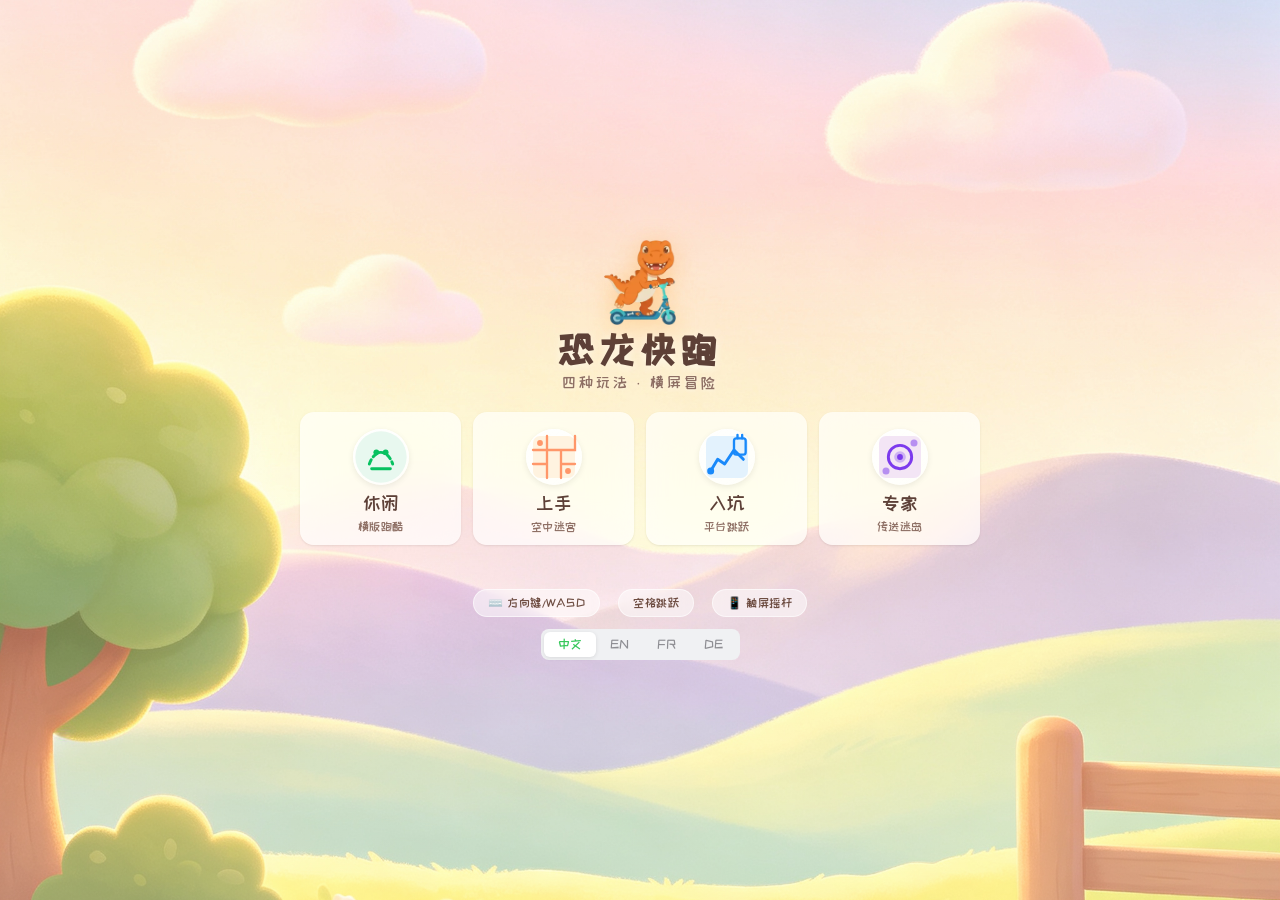
==== commit 14651294: "大升级：马里奥风格地图重设计 + 新敌人 + 图片裁剪 + Bug修复 - 平台模式：参考经典马里奥1-1重设计8关，渐进管道/双层砖块/楼梯/坑洞/池塘/食人花 - 专家模式：重设计为多层马里奥，厚" ====
--- a/index.html
+++ b/index.html
@@ -9,7 +9,7 @@
   <link rel="preconnect" href="https://fonts.googleapis.com">
   <link rel="preconnect" href="https://fonts.gstatic.com" crossorigin>
   <link href="https://fonts.googleapis.com/css2?family=ZCOOL+KuaiLe&family=Fredoka:wght@400;500;600;700&display=swap" rel="stylesheet">
-  <link rel="stylesheet" href="dino.css?v=20260828b">
+  <link rel="stylesheet" href="dino.css?v=20260828i">
   <link rel="icon" type="image/png" href="images/小恐龙-removebg-preview.png">
 </head>
 <body>
@@ -65,83 +65,80 @@
     </button>
   </div>
 
-  <!-- Start screen -->
-  <div id="startscreen" class="overlay">
-    <div class="wx-card">
-      <div class="wx-card-header">
-        <div class="wx-logo"><img src="images/小恐龙-removebg-preview.png" alt=""></div>
-        <h1 class="wx-title" data-i18n="game_title">恐龙快跑</h1>
-        <p class="wx-subtitle" data-i18n="game_subtitle">四种玩法 · 横屏冒险</p>
-      </div>
-      <div class="wx-card-body">
-        <div class="mode-grid">
-          <button class="mode-btn" data-mode="casual">
-            <div class="mode-icon mode-icon--casual">
-              <svg viewBox="0 0 48 48" fill="none">
-                <circle cx="24" cy="24" r="22" fill="#e8f8ef"/>
-                <path d="M14 30c2-6 6-10 10-10s8 4 10 10" stroke="#07c160" stroke-width="2.5" stroke-linecap="round" fill="none" stroke-dasharray="4 3"/>
-                <circle cx="20" cy="20" r="2.5" fill="#07c160"/>
-                <circle cx="28" cy="20" r="2.5" fill="#07c160"/>
-                <path d="M16 34h16" stroke="#07c160" stroke-width="2.5" stroke-linecap="round"/>
-              </svg>
-            </div>
-            <span class="mode-name" data-i18n="mode_casual">休闲</span>
-            <span class="mode-desc" data-i18n="mode_casual_desc">横版跑酷</span>
-          </button>
-          <button class="mode-btn" data-mode="novice">
-            <div class="mode-icon mode-icon--novice">
-              <svg viewBox="0 0 48 48" fill="none">
-                <rect x="6" y="6" width="36" height="36" rx="6" fill="#fff3e0"/>
-                <path d="M6 18h12V6M18 18h12M30 18h12V6M18 18v12M30 18v12M6 30h12M18 30v12M30 30h12M30 42V30" stroke="#ff976a" stroke-width="2" stroke-linecap="round"/>
-                <circle cx="12" cy="12" r="2.5" fill="#ff976a"/>
-                <circle cx="36" cy="36" r="2.5" fill="#ff976a"/>
-              </svg>
-            </div>
-            <span class="mode-name" data-i18n="mode_novice">上手</span>
-            <span class="mode-desc" data-i18n="mode_novice_desc">空中迷宫</span>
-          </button>
-          <button class="mode-btn" data-mode="hooked">
-            <div class="mode-icon mode-icon--hooked">
-              <svg viewBox="0 0 48 48" fill="none">
-                <rect x="6" y="6" width="36" height="36" rx="6" fill="#e3f2fd"/>
-                <path d="M10 36l6-10 6 4 8-12 8 8" stroke="#1989fa" stroke-width="2.5" stroke-linecap="round" stroke-linejoin="round" fill="none"/>
-                <circle cx="10" cy="36" r="3" fill="#1989fa"/>
-                <rect x="30" y="8" width="10" height="14" rx="2" fill="none" stroke="#1989fa" stroke-width="2"/>
-                <path d="M33 8V5M37 8V5" stroke="#1989fa" stroke-width="2" stroke-linecap="round"/>
-              </svg>
-            </div>
-            <span class="mode-name" data-i18n="mode_hooked">入坑</span>
-            <span class="mode-desc" data-i18n="mode_hooked_desc">平台跳跃</span>
-          </button>
-          <button class="mode-btn" data-mode="expert">
-            <div class="mode-icon mode-icon--expert">
-              <svg viewBox="0 0 48 48" fill="none">
-                <rect x="6" y="6" width="36" height="36" rx="6" fill="#f3e5f5"/>
-                <ellipse cx="24" cy="24" rx="10" ry="10" fill="none" stroke="#7c3aed" stroke-width="2.5"/>
-                <ellipse cx="24" cy="24" rx="5" ry="5" fill="#7c3aed" opacity="0.3"/>
-                <circle cx="24" cy="24" r="2.5" fill="#7c3aed"/>
-                <circle cx="12" cy="36" r="3" fill="#7c3aed" opacity="0.5"/>
-                <circle cx="36" cy="12" r="3" fill="#7c3aed" opacity="0.5"/>
-              </svg>
-            </div>
-            <span class="mode-name" data-i18n="mode_expert">专家</span>
-            <span class="mode-desc" data-i18n="mode_expert_desc">传送迷岛</span>
-          </button>
-        </div>
-
-        <div class="wx-hint">
+  <!-- Start screen — 沉浸式大背景 -->
+  <div id="startscreen" class="overlay overlay--immersive">
+    <div class="start-bg"></div>
+    <div class="start-content">
+      <div class="start-header">
+        <div class="start-logo"><img src="images/小恐龙-removebg-preview.png" alt=""></div>
+        <h1 class="start-title" data-i18n="game_title">恐龙快跑</h1>
+        <p class="start-subtitle" data-i18n="game_subtitle">四种玩法 · 横屏冒险</p>
+      </div>
+      <div class="mode-grid mode-grid--immersive">
+        <button class="mode-btn mode-btn--immersive" data-mode="casual">
+          <div class="mode-icon mode-icon--casual">
+            <svg viewBox="0 0 48 48" fill="none">
+              <circle cx="24" cy="24" r="22" fill="#e8f8ef"/>
+              <path d="M14 30c2-6 6-10 10-10s8 4 10 10" stroke="#07c160" stroke-width="2.5" stroke-linecap="round" fill="none" stroke-dasharray="4 3"/>
+              <circle cx="20" cy="20" r="2.5" fill="#07c160"/>
+              <circle cx="28" cy="20" r="2.5" fill="#07c160"/>
+              <path d="M16 34h16" stroke="#07c160" stroke-width="2.5" stroke-linecap="round"/>
+            </svg>
+          </div>
+          <span class="mode-name" data-i18n="mode_casual">休闲</span>
+          <span class="mode-desc" data-i18n="mode_casual_desc">横版跑酷</span>
+        </button>
+        <button class="mode-btn mode-btn--immersive" data-mode="novice">
+          <div class="mode-icon mode-icon--novice">
+            <svg viewBox="0 0 48 48" fill="none">
+              <rect x="6" y="6" width="36" height="36" rx="6" fill="#fff3e0"/>
+              <path d="M6 18h12V6M18 18h12M30 18h12V6M18 18v12M30 18v12M6 30h12M18 30v12M30 30h12M30 42V30" stroke="#ff976a" stroke-width="2" stroke-linecap="round"/>
+              <circle cx="12" cy="12" r="2.5" fill="#ff976a"/>
+              <circle cx="36" cy="36" r="2.5" fill="#ff976a"/>
+            </svg>
+          </div>
+          <span class="mode-name" data-i18n="mode_novice">上手</span>
+          <span class="mode-desc" data-i18n="mode_novice_desc">空中迷宫</span>
+        </button>
+        <button class="mode-btn mode-btn--immersive" data-mode="hooked">
+          <div class="mode-icon mode-icon--hooked">
+            <svg viewBox="0 0 48 48" fill="none">
+              <rect x="6" y="6" width="36" height="36" rx="6" fill="#e3f2fd"/>
+              <path d="M10 36l6-10 6 4 8-12 8 8" stroke="#1989fa" stroke-width="2.5" stroke-linecap="round" stroke-linejoin="round" fill="none"/>
+              <circle cx="10" cy="36" r="3" fill="#1989fa"/>
+              <rect x="30" y="8" width="10" height="14" rx="2" fill="none" stroke="#1989fa" stroke-width="2"/>
+              <path d="M33 8V5M37 8V5" stroke="#1989fa" stroke-width="2" stroke-linecap="round"/>
+            </svg>
+          </div>
+          <span class="mode-name" data-i18n="mode_hooked">入坑</span>
+          <span class="mode-desc" data-i18n="mode_hooked_desc">平台跳跃</span>
+        </button>
+        <button class="mode-btn mode-btn--immersive" data-mode="expert">
+          <div class="mode-icon mode-icon--expert">
+            <svg viewBox="0 0 48 48" fill="none">
+              <rect x="6" y="6" width="36" height="36" rx="6" fill="#f3e5f5"/>
+              <ellipse cx="24" cy="24" rx="10" ry="10" fill="none" stroke="#7c3aed" stroke-width="2.5"/>
+              <ellipse cx="24" cy="24" rx="5" ry="5" fill="#7c3aed" opacity="0.3"/>
+              <circle cx="24" cy="24" r="2.5" fill="#7c3aed"/>
+              <circle cx="12" cy="36" r="3" fill="#7c3aed" opacity="0.5"/>
+              <circle cx="36" cy="12" r="3" fill="#7c3aed" opacity="0.5"/>
+            </svg>
+          </div>
+          <span class="mode-name" data-i18n="mode_expert">专家</span>
+          <span class="mode-desc" data-i18n="mode_expert_desc">传送迷岛</span>
+        </button>
+      </div>
+      <div class="start-footer">
+        <div class="start-hint">
           <span class="wx-hint-item" data-i18n="hint_keyboard">⌨️ 方向键/WASD</span>
           <span class="wx-hint-item" data-i18n="hint_space">空格跳跃</span>
           <span class="wx-hint-item" data-i18n="hint_touch">📱 触屏摇杆</span>
         </div>
-
-        <div class="wx-settings">
-          <div class="lang-switcher">
-            <button class="lang-btn" data-lang="zh">中文</button>
-            <button class="lang-btn" data-lang="en">EN</button>
-            <button class="lang-btn" data-lang="fr">FR</button>
-            <button class="lang-btn" data-lang="de">DE</button>
-          </div>
+        <div class="lang-switcher">
+          <button class="lang-btn" data-lang="zh">中文</button>
+          <button class="lang-btn" data-lang="en">EN</button>
+          <button class="lang-btn" data-lang="fr">FR</button>
+          <button class="lang-btn" data-lang="de">DE</button>
         </div>
       </div>
     </div>
@@ -228,6 +225,6 @@
   <!-- Confetti canvas (above all overlays) -->
   <canvas id="confetti-canvas"></canvas>
 
-  <script src="dino.js?v=20260828b"></script>
+  <script src="dino.js?v=20260828i"></script>
 </body>
 </html>
--- a/dino.css
+++ b/dino.css
@@ -1,25 +1,57 @@
 /* ═══════════════════════════════════════════════════════════
-   恐龙快跑 — 微信小游戏风格 · 横屏适配
-   字体：ZCOOL KuaiLe（中文可爱体）+ Fredoka（拉丁圆体）
+   恐龙快跑 — Apple × 大厂手游风格 · 精致人性化
+   设计语言：柔和渐变 · 大圆角 · 毛玻璃 · Spring动效 · 充足留白
    ═══════════════════════════════════════════════════════════ */
 
 :root {
-  --wx-green: #07c160;
-  --wx-green-dark: #06ad56;
-  --wx-blue: #1989fa;
-  --wx-orange: #ff976a;
-  --wx-purple: #7c3aed;
-  --wx-red: #ee0a24;
-  --wx-gold: #ffb800;
-  --bg-dark: #0a0f1a;
+  /* 主色：柔和的自然绿（Apple风格低饱和） */
+  --wx-green: #34c759;
+  --wx-green-dark: #30b350;
+  --wx-green-light: #e8f8ed;
+  --wx-blue: #007aff;
+  --wx-blue-light: #e8f1ff;
+  --wx-orange: #ff9500;
+  --wx-orange-light: #fff4e5;
+  --wx-purple: #af52de;
+  --wx-red: #ff3b30;
+  --wx-gold: #ffcc00;
+  --wx-pink: #ff2d55;
+
+  /* 背景：柔和深色 */
+  --bg-dark: #1c1c1e;
+  --bg-card: rgba(255,255,255,0.72);
   --card-bg: #ffffff;
-  --text-primary: #1a1a1a;
-  --text-secondary: #888;
-  --radius: 16px;
-  --radius-sm: 10px;
-  --shadow: 0 8px 32px rgba(0,0,0,0.18);
-  --font-cute: "ZCOOL KuaiLe", "Fredoka", "Microsoft YaHei", "PingFang SC", sans-serif;
-  --font-latin: "Fredoka", "ZCOOL KuaiLe", sans-serif;
+
+  /* 文字：Apple 语义色 */
+  --text-primary: #1c1c1e;
+  --text-secondary: #8e8e93;
+  --text-tertiary: #c7c7cc;
+
+  /* 圆角：Apple 风格大圆角 */
+  --radius: 22px;
+  --radius-sm: 14px;
+  --radius-xs: 10px;
+  --radius-pill: 100px;
+
+  /* 阴影：柔和多层（Apple 风格） */
+  --shadow-sm: 0 1px 3px rgba(0,0,0,0.06), 0 1px 2px rgba(0,0,0,0.04);
+  --shadow: 0 8px 30px rgba(0,0,0,0.10), 0 2px 8px rgba(0,0,0,0.06);
+  --shadow-lg: 0 20px 60px rgba(0,0,0,0.15), 0 4px 16px rgba(0,0,0,0.08);
+  --shadow-green: 0 4px 14px rgba(52,199,89,0.35), 0 2px 6px rgba(52,199,89,0.2);
+
+  /* 毛玻璃 */
+  --glass-bg: rgba(255,255,255,0.72);
+  --glass-border: rgba(255,255,255,0.4);
+  --glass-blur: blur(20px) saturate(180%);
+
+  /* 字体 */
+  --font-cute: "ZCOOL KuaiLe", "Fredoka", -apple-system, "PingFang SC", "Microsoft YaHei", sans-serif;
+  --font-latin: "Fredoka", -apple-system, "SF Pro Display", sans-serif;
+
+  /* 动画曲线：Apple Spring */
+  --ease-spring: cubic-bezier(0.34, 1.56, 0.64, 1);
+  --ease-out: cubic-bezier(0.25, 0.46, 0.45, 0.94);
+  --ease-in-out: cubic-bezier(0.42, 0, 0.58, 1);
 }
 
 * { margin: 0; padding: 0; box-sizing: border-box; -webkit-tap-highlight-color: transparent; }
@@ -86,75 +118,198 @@
   #rotate-overlay { display: flex; }
 }
 
-/* ═══════ Loading ═══════ */
+/* ═══════ Loading — Apple 风格渐变 ═══════ */
 #loading {
   position: fixed; inset: 0;
-  background: linear-gradient(135deg, #07c160, #0ea5e9);
+  background: linear-gradient(135deg, #34c759 0%, #30b350 40%, #007aff 100%);
   display: flex; flex-direction: column;
   align-items: center; justify-content: center;
   z-index: 10000;
-  transition: opacity 0.35s ease;
+  transition: opacity 0.4s var(--ease-out);
 }
 #loading.hidden { opacity: 0; pointer-events: none; }
-.loading-dino { margin-bottom: 28px; animation: dino-bounce 0.8s ease-in-out infinite; }
-.loading-dino img { width: 96px; height: auto; display: block; filter: drop-shadow(0 6px 12px rgba(0,0,0,0.2)); }
+.loading-dino { margin-bottom: 32px; animation: dino-bounce 1s var(--ease-in-out) infinite; }
+.loading-dino img { width: 100px; height: auto; display: block; filter: drop-shadow(0 8px 20px rgba(0,0,0,0.2)); }
 @keyframes dino-bounce {
-  0%, 100% { transform: translateY(0); }
-  50% { transform: translateY(-12px); }
+  0%, 100% { transform: translateY(0) scale(1); }
+  50% { transform: translateY(-16px) scale(1.02); }
 }
 .loading-bar {
-  width: 200px; height: 8px;
-  background: rgba(255,255,255,0.3);
-  border-radius: 4px; overflow: hidden;
+  width: 220px; height: 6px;
+  background: rgba(255,255,255,0.25);
+  border-radius: 3px; overflow: hidden;
+  backdrop-filter: blur(4px);
 }
 #loading-progress {
   height: 100%; width: 0;
   background: #fff;
-  border-radius: 4px;
-  transition: transform 0.2s ease;
-  transform-origin: left;
-}
-#loading-text { color: #fff; margin-top: 16px; font-size: 16px; letter-spacing: 1px; }
-
-/* ═══════ Overlays ═══════ */
+  border-radius: 3px;
+  transition: width 0.3s var(--ease-out);
+  box-shadow: 0 0 10px rgba(255,255,255,0.5);
+}
+#loading-text { color: rgba(255,255,255,0.9); margin-top: 20px; font-size: 15px; letter-spacing: 2px; font-weight: 500; }
+
+/* ═══════ Overlays — Apple 毛玻璃 ═══════ */
 .overlay {
   position: fixed; inset: 0;
   display: flex; align-items: center; justify-content: center;
   z-index: 100;
-  padding: 16px;
-  background: rgba(0,0,0,0.35);
-  backdrop-filter: blur(4px);
-  -webkit-backdrop-filter: blur(4px);
-  transition: opacity 0.3s ease;
+  padding: 20px;
+  background: rgba(0,0,0,0.28);
+  backdrop-filter: blur(8px);
+  -webkit-backdrop-filter: blur(8px);
+  transition: opacity 0.35s var(--ease-out);
 }
 .overlay[hidden] { display: none !important; }
-.overlay--modal { background: rgba(0,0,0,0.5); z-index: 150; }
-
-/* ═══════ WeChat-style card ═══════ */
+.overlay--modal { background: rgba(0,0,0,0.4); z-index: 150; }
+
+/* ═══════ 沉浸式开始页 — 星露谷大背景 ═══════ */
+.overlay--immersive {
+  background: none;
+  backdrop-filter: none;
+  -webkit-backdrop-filter: none;
+  padding: 0;
+  overflow: hidden;
+}
+.start-bg {
+  position: absolute; inset: 0;
+  background: url('images/bg_start.png') center/cover no-repeat;
+  z-index: 0;
+}
+.start-bg::after {
+  content: '';
+  position: absolute; inset: 0;
+  background: linear-gradient(180deg, rgba(255,248,240,0.15) 0%, rgba(255,248,240,0.05) 40%, rgba(255,248,240,0.25) 100%);
+}
+.start-content {
+  position: relative; z-index: 1;
+  display: flex; flex-direction: column;
+  align-items: center; justify-content: center;
+  width: 100%; height: 100%;
+  padding: 24px;
+  gap: 20px;
+}
+.start-header {
+  text-align: center;
+  animation: header-fade-in 0.8s var(--ease-spring);
+}
+@keyframes header-fade-in {
+  0% { transform: translateY(-20px); opacity: 0; }
+  100% { transform: translateY(0); opacity: 1; }
+}
+.start-logo { margin-bottom: 6px; }
+.start-logo img {
+  width: 72px; height: auto;
+  display: block; margin: 0 auto;
+  filter: drop-shadow(0 4px 12px rgba(255,140,0,0.3));
+  animation: logo-float 3s ease-in-out infinite;
+}
+.start-title {
+  font-size: 38px;
+  color: #5D4037;
+  letter-spacing: 6px;
+  margin-bottom: 4px;
+  text-shadow: 0 2px 8px rgba(255,255,255,0.6);
+  font-family: var(--font-cute);
+}
+.start-subtitle {
+  font-size: 15px;
+  color: #8D6E63;
+  letter-spacing: 3px;
+  text-shadow: 0 1px 4px rgba(255,255,255,0.5);
+}
+
+/* 沉浸式模式按钮 — 大而融入背景 */
+.mode-grid--immersive {
+  display: grid;
+  grid-template-columns: repeat(4, 1fr);
+  gap: 16px;
+  max-width: 680px;
+  width: 100%;
+  animation: modes-fade-in 0.8s var(--ease-spring) 0.15s both;
+}
+@keyframes modes-fade-in {
+  0% { transform: translateY(20px); opacity: 0; }
+  100% { transform: translateY(0); opacity: 1; }
+}
+.mode-btn--immersive {
+  padding: 22px 12px 18px;
+  background: rgba(255,255,255,0.55);
+  backdrop-filter: blur(16px) saturate(160%);
+  -webkit-backdrop-filter: blur(16px) saturate(160%);
+  border: 1.5px solid rgba(255,255,255,0.7);
+  border-radius: 20px;
+  box-shadow: 0 8px 24px rgba(93,64,55,0.12), inset 0 1px 0 rgba(255,255,255,0.8);
+}
+.mode-btn--immersive:hover {
+  background: rgba(255,255,255,0.8);
+  transform: translateY(-4px) scale(1.03);
+  box-shadow: 0 12px 32px rgba(93,64,55,0.18), inset 0 1px 0 rgba(255,255,255,0.9);
+}
+.mode-btn--immersive .mode-icon {
+  width: 56px; height: 56px;
+  background: linear-gradient(135deg, rgba(255,255,255,0.95), rgba(255,255,255,0.7));
+}
+.mode-btn--immersive .mode-name {
+  font-size: 19px;
+  color: #5D4037;
+}
+.mode-btn--immersive .mode-desc {
+  font-size: 12px;
+  color: #8D6E63;
+}
+
+.start-footer {
+  display: flex; flex-direction: column;
+  align-items: center; gap: 12px;
+  animation: footer-fade-in 0.8s var(--ease-spring) 0.3s both;
+}
+@keyframes footer-fade-in {
+  0% { transform: translateY(16px); opacity: 0; }
+  100% { transform: translateY(0); opacity: 1; }
+}
+.start-hint {
+  display: flex; justify-content: center; gap: 18px;
+  flex-wrap: wrap;
+}
+.start-hint .wx-hint-item {
+  background: rgba(255,255,255,0.5);
+  backdrop-filter: blur(8px);
+  -webkit-backdrop-filter: blur(8px);
+  padding: 6px 14px;
+  border-radius: 100px;
+  font-size: 12px;
+  color: #6D4C41;
+  border: 1px solid rgba(255,255,255,0.6);
+}
+
+/* ═══════ Card — Apple 风格卡片 ═══════ */
 .wx-card {
   background: var(--card-bg);
   border-radius: var(--radius);
-  box-shadow: var(--shadow);
+  box-shadow: var(--shadow-lg);
   width: 100%;
   max-width: 520px;
   max-height: 92vh;
   overflow-y: auto;
   overflow-x: hidden;
-  animation: card-pop 0.35s cubic-bezier(0.34, 1.56, 0.64, 1);
-}
-@keyframes card-pop {
-  0% { transform: scale(0.85); opacity: 0; }
-  100% { transform: scale(1); opacity: 1; }
+  border: 1px solid rgba(255,255,255,0.6);
+  animation: card-spring 0.5s var(--ease-spring);
+}
+@keyframes card-spring {
+  0% { transform: scale(0.8) translateY(20px); opacity: 0; }
+  60% { transform: scale(1.02) translateY(-4px); opacity: 1; }
+  100% { transform: scale(1) translateY(0); opacity: 1; }
 }
 .wx-card--modal { max-width: 440px; }
 .wx-card--small { max-width: 340px; }
 .wx-card--result { max-width: 400px; text-align: center; }
 
 .wx-card-header {
-  padding: 28px 28px 0;
+  padding: 32px 32px 0;
   text-align: center;
 }
-.wx-card-body { padding: 20px 28px 28px; }
+.wx-card-body { padding: 24px 32px 32px; }
 
 .wx-logo { margin-bottom: 8px; }
 .wx-logo img {
@@ -181,40 +336,47 @@
   margin-bottom: 20px;
 }
 
-/* ═══════ Mode grid ═══════ */
+/* ═══════ Mode grid — Apple 风格卡片 ═══════ */
 .mode-grid {
   display: grid;
   grid-template-columns: repeat(4, 1fr);
-  gap: 10px;
-  margin-bottom: 20px;
+  gap: 12px;
+  margin-bottom: 24px;
 }
 .mode-btn {
   display: flex; flex-direction: column;
-  align-items: center; gap: 6px;
-  padding: 14px 6px 10px;
-  background: #f7f8fa;
-  border: 2px solid transparent;
+  align-items: center; gap: 8px;
+  padding: 16px 8px 12px;
+  background: var(--glass-bg);
+  backdrop-filter: var(--glass-blur);
+  -webkit-backdrop-filter: var(--glass-blur);
+  border: 1.5px solid transparent;
   border-radius: var(--radius-sm);
   cursor: pointer;
-  transition: transform 0.15s ease, border-color 0.15s ease, background 0.15s ease;
-  font-family: var(--font-cute);
-}
-.mode-btn:hover { background: #eef0f3; transform: translateY(-2px); }
-.mode-btn:active { transform: scale(0.95); }
+  transition: transform 0.25s var(--ease-spring), border-color 0.2s, background 0.2s, box-shadow 0.2s;
+  font-family: var(--font-cute);
+  box-shadow: var(--shadow-sm);
+}
+.mode-btn:hover { background: rgba(255,255,255,0.9); transform: translateY(-3px) scale(1.02); box-shadow: var(--shadow); }
+.mode-btn:active { transform: scale(0.95); transition: transform 0.1s var(--ease-out); }
 .mode-btn.selected {
   border-color: var(--wx-green);
-  background: #e8f8ef;
+  background: var(--wx-green-light);
+  box-shadow: 0 4px 16px rgba(52,199,89,0.25);
 }
 .mode-icon {
   width: 52px; height: 52px;
   display: flex; align-items: center; justify-content: center;
   border-radius: 50%;
+  background: linear-gradient(135deg, rgba(255,255,255,0.9), rgba(255,255,255,0.6));
+  box-shadow: inset 0 1px 2px rgba(255,255,255,0.8), 0 2px 6px rgba(0,0,0,0.08);
 }
 .mode-icon svg { width: 100%; height: 100%; }
 .mode-name {
   font-size: 17px;
   color: var(--text-primary);
   letter-spacing: 1px;
+  font-weight: 500;
 }
 .mode-desc {
   font-size: 11px;
@@ -301,37 +463,51 @@
 #target-score-input::-webkit-outer-spin-button,
 #target-score-input::-webkit-inner-spin-button { -webkit-appearance: none; margin: 0; }
 
-/* ═══════ Buttons ═══════ */
+/* ═══════ Buttons — Apple 风格 ═══════ */
 .wx-btn-primary {
-  background: linear-gradient(180deg, #07c160, #06ad56);
+  background: linear-gradient(180deg, var(--wx-green), var(--wx-green-dark));
   color: #fff;
   border: none;
-  padding: 14px 32px;
-  border-radius: var(--radius-sm);
+  padding: 16px 36px;
+  border-radius: var(--radius-pill);
   font-size: 18px;
   font-family: var(--font-cute);
   letter-spacing: 4px;
   cursor: pointer;
-  box-shadow: 0 4px 12px rgba(7,193,96,0.3);
-  transition: transform 0.12s ease, box-shadow 0.12s ease;
-}
-.wx-btn-primary:hover { box-shadow: 0 6px 18px rgba(7,193,96,0.4); }
-.wx-btn-primary:active { transform: scale(0.96); box-shadow: 0 2px 6px rgba(7,193,96,0.3); }
+  box-shadow: var(--shadow-green);
+  transition: transform 0.2s var(--ease-spring), box-shadow 0.2s var(--ease-out), filter 0.15s;
+  position: relative;
+  overflow: hidden;
+}
+.wx-btn-primary::after {
+  content: '';
+  position: absolute;
+  top: 0; left: 0; right: 0;
+  height: 50%;
+  background: linear-gradient(180deg, rgba(255,255,255,0.25), transparent);
+  border-radius: var(--radius-pill) var(--radius-pill) 0 0;
+  pointer-events: none;
+}
+.wx-btn-primary:hover { box-shadow: 0 6px 20px rgba(52,199,89,0.45), 0 2px 8px rgba(52,199,89,0.25); filter: brightness(1.05); }
+.wx-btn-primary:active { transform: scale(0.94); box-shadow: 0 2px 8px rgba(52,199,89,0.3); transition: transform 0.1s var(--ease-out); }
 
 .wx-btn-secondary {
-  background: #f5f6f8;
+  background: var(--glass-bg);
+  backdrop-filter: var(--glass-blur);
+  -webkit-backdrop-filter: var(--glass-blur);
   color: var(--text-primary);
-  border: none;
-  padding: 14px 28px;
-  border-radius: var(--radius-sm);
+  border: 1px solid var(--glass-border);
+  padding: 14px 30px;
+  border-radius: var(--radius-pill);
   font-size: 16px;
   font-family: var(--font-cute);
   letter-spacing: 2px;
   cursor: pointer;
-  transition: background 0.12s ease, transform 0.12s ease;
-}
-.wx-btn-secondary:hover { background: #e8eaed; }
-.wx-btn-secondary:active { transform: scale(0.96); }
+  box-shadow: var(--shadow-sm);
+  transition: transform 0.2s var(--ease-spring), background 0.2s, box-shadow 0.2s;
+}
+.wx-btn-secondary:hover { background: rgba(255,255,255,0.9); box-shadow: var(--shadow); }
+.wx-btn-secondary:active { transform: scale(0.94); transition: transform 0.1s var(--ease-out); }
 
 .modal-btns {
   display: flex; gap: 12px; justify-content: center; margin-top: 8px;
@@ -351,58 +527,63 @@
   line-height: 1.6;
 }
 
-/* ═══════ Level grid ═══════ */
+/* ═══════ Level grid — Apple 风格 ═══════ */
 .level-grid {
   display: grid;
   grid-template-columns: repeat(5, 1fr);
-  gap: 10px;
-  margin-bottom: 20px;
-  max-height: 280px;
+  gap: 12px;
+  margin-bottom: 24px;
+  max-height: 300px;
   overflow-y: auto;
-  padding: 4px;
+  padding: 6px;
 }
 .level-btn {
   aspect-ratio: 1;
   display: flex; align-items: center; justify-content: center;
-  background: #f0f9f4;
-  border: 2px solid #d4f0e0;
+  background: var(--wx-green-light);
+  border: 1.5px solid rgba(52,199,89,0.2);
   border-radius: var(--radius-sm);
   font-size: 20px;
   font-family: var(--font-latin);
-  color: var(--wx-green);
+  font-weight: 600;
+  color: var(--wx-green-dark);
   cursor: pointer;
-  transition: all 0.15s ease;
+  transition: transform 0.25s var(--ease-spring), background 0.2s, box-shadow 0.2s;
   position: relative;
-}
-.level-btn:hover { background: #d4f0e0; transform: translateY(-2px); }
-.level-btn:active { transform: scale(0.92); }
+  box-shadow: var(--shadow-sm);
+}
+.level-btn:hover { background: #d4f0e0; transform: translateY(-3px) scale(1.05); box-shadow: var(--shadow); }
+.level-btn:active { transform: scale(0.9); transition: transform 0.1s var(--ease-out); }
 .level-btn .level-stars {
   position: absolute;
-  bottom: 2px;
+  bottom: 4px;
   font-size: 9px;
   letter-spacing: -1px;
-}
-
-/* ═══════ Score HUD ═══════ */
+  color: var(--wx-gold);
+}
+
+/* ═══════ Score HUD — Apple 毛玻璃胶囊 ═══════ */
 #score {
   position: fixed;
-  top: 14px; left: 20px;
-  background: rgba(255,255,255,0.92);
-  backdrop-filter: blur(8px);
-  -webkit-backdrop-filter: blur(8px);
-  padding: 8px 20px;
-  border-radius: 24px;
+  top: 16px; left: 20px;
+  background: var(--glass-bg);
+  backdrop-filter: var(--glass-blur);
+  -webkit-backdrop-filter: var(--glass-blur);
+  padding: 10px 22px;
+  border-radius: var(--radius-pill);
   font-size: 22px;
   font-family: var(--font-latin);
   font-weight: 600;
   color: var(--text-primary);
   z-index: 50;
-  display: flex; align-items: center; gap: 6px;
-  box-shadow: 0 2px 12px rgba(0,0,0,0.12);
+  display: flex; align-items: center; gap: 8px;
+  box-shadow: var(--shadow-sm);
+  border: 1px solid var(--glass-border);
+  transition: transform 0.2s var(--ease-spring);
 }
 #score[hidden] { display: none !important; }
 .score-label { font-family: var(--font-cute); font-size: 14px; color: var(--text-secondary); letter-spacing: 1px; }
-.score-sep { color: #ccc; margin: 0 2px; }
+.score-sep { color: var(--text-tertiary); margin: 0 2px; }
 #score.is-paused { color: var(--wx-blue); }
 #score.is-paused::after {
   content: var(--flight-label, " · 飞翔中");
@@ -411,12 +592,13 @@
   white-space: nowrap;
 }
 #shield-badge {
-  display: inline-flex; align-items: center; gap: 2px;
-  background: linear-gradient(135deg, #fff3e0, #ffe0b2);
-  padding: 2px 8px;
-  border-radius: 12px;
+  display: inline-flex; align-items: center; gap: 4px;
+  background: linear-gradient(135deg, #fff4e5, #ffe8cc);
+  padding: 3px 10px;
+  border-radius: var(--radius-pill);
   margin-left: 6px;
   font-size: 14px;
+  box-shadow: 0 1px 4px rgba(255,149,0,0.15);
 }
 .shield-icon { font-size: 14px; }
 #shield-count { font-family: var(--font-latin); font-weight: 700; color: var(--wx-orange); }
@@ -424,16 +606,18 @@
 /* Level indicator */
 #level-indicator {
   position: fixed;
-  top: 14px; left: 20px;
-  background: rgba(255,255,255,0.92);
-  backdrop-filter: blur(8px);
-  padding: 8px 20px;
-  border-radius: 24px;
+  top: 16px; left: 20px;
+  background: var(--glass-bg);
+  backdrop-filter: var(--glass-blur);
+  -webkit-backdrop-filter: var(--glass-blur);
+  padding: 10px 22px;
+  border-radius: var(--radius-pill);
   font-size: 16px;
   font-family: var(--font-cute);
   color: var(--text-primary);
   z-index: 50;
-  box-shadow: 0 2px 12px rgba(0,0,0,0.12);
+  box-shadow: var(--shadow-sm);
+  border: 1px solid var(--glass-border);
   letter-spacing: 1px;
 }
 #level-indicator[hidden] { display: none !important; }
@@ -441,26 +625,28 @@
 /* ═══════ Top controls ═══════ */
 #top-controls {
   position: fixed;
-  top: 14px; left: 50%;
+  top: 16px; left: 50%;
   transform: translateX(-50%);
   display: none;
-  gap: 8px;
+  gap: 10px;
   z-index: 50;
 }
 .top-btn {
-  width: 40px; height: 40px;
+  width: 42px; height: 42px;
   border-radius: 50%;
-  border: none;
-  background: rgba(255,255,255,0.9);
-  backdrop-filter: blur(8px);
+  border: 1px solid var(--glass-border);
+  background: var(--glass-bg);
+  backdrop-filter: var(--glass-blur);
+  -webkit-backdrop-filter: var(--glass-blur);
   color: var(--text-primary);
   cursor: pointer;
   display: flex; align-items: center; justify-content: center;
-  box-shadow: 0 2px 8px rgba(0,0,0,0.1);
-  transition: transform 0.12s ease, background 0.12s;
-}
-.top-btn:hover { background: #fff; }
-.top-btn:active { transform: scale(0.88); }
+  box-shadow: var(--shadow-sm);
+  transition: transform 0.2s var(--ease-spring), background 0.2s;
+}
+.top-btn[hidden] { display: none !important; }
+.top-btn:hover { background: rgba(255,255,255,0.95); transform: scale(1.08); }
+.top-btn:active { transform: scale(0.88); transition: transform 0.1s var(--ease-out); }
 
 /* ═══════ Settlement ═══════ */
 .result-icon { font-size: 56px; margin-bottom: 8px; }
